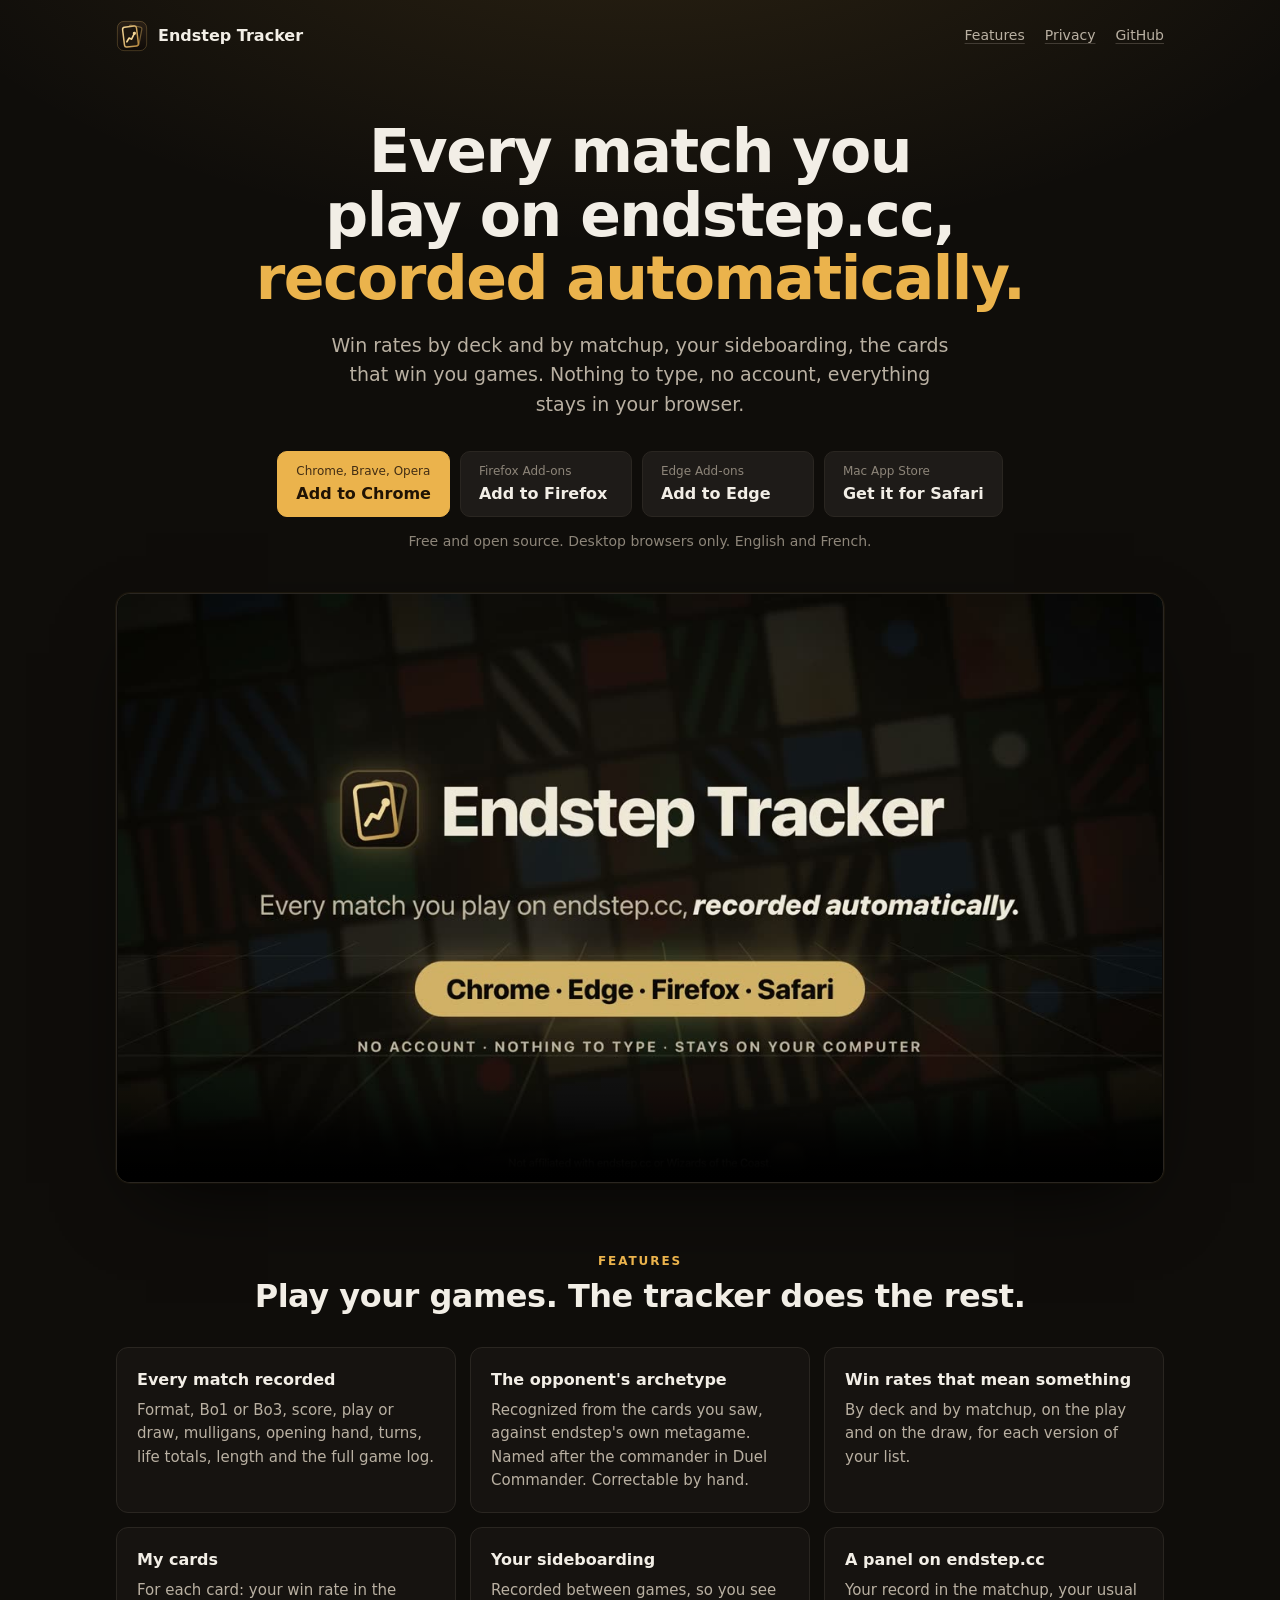
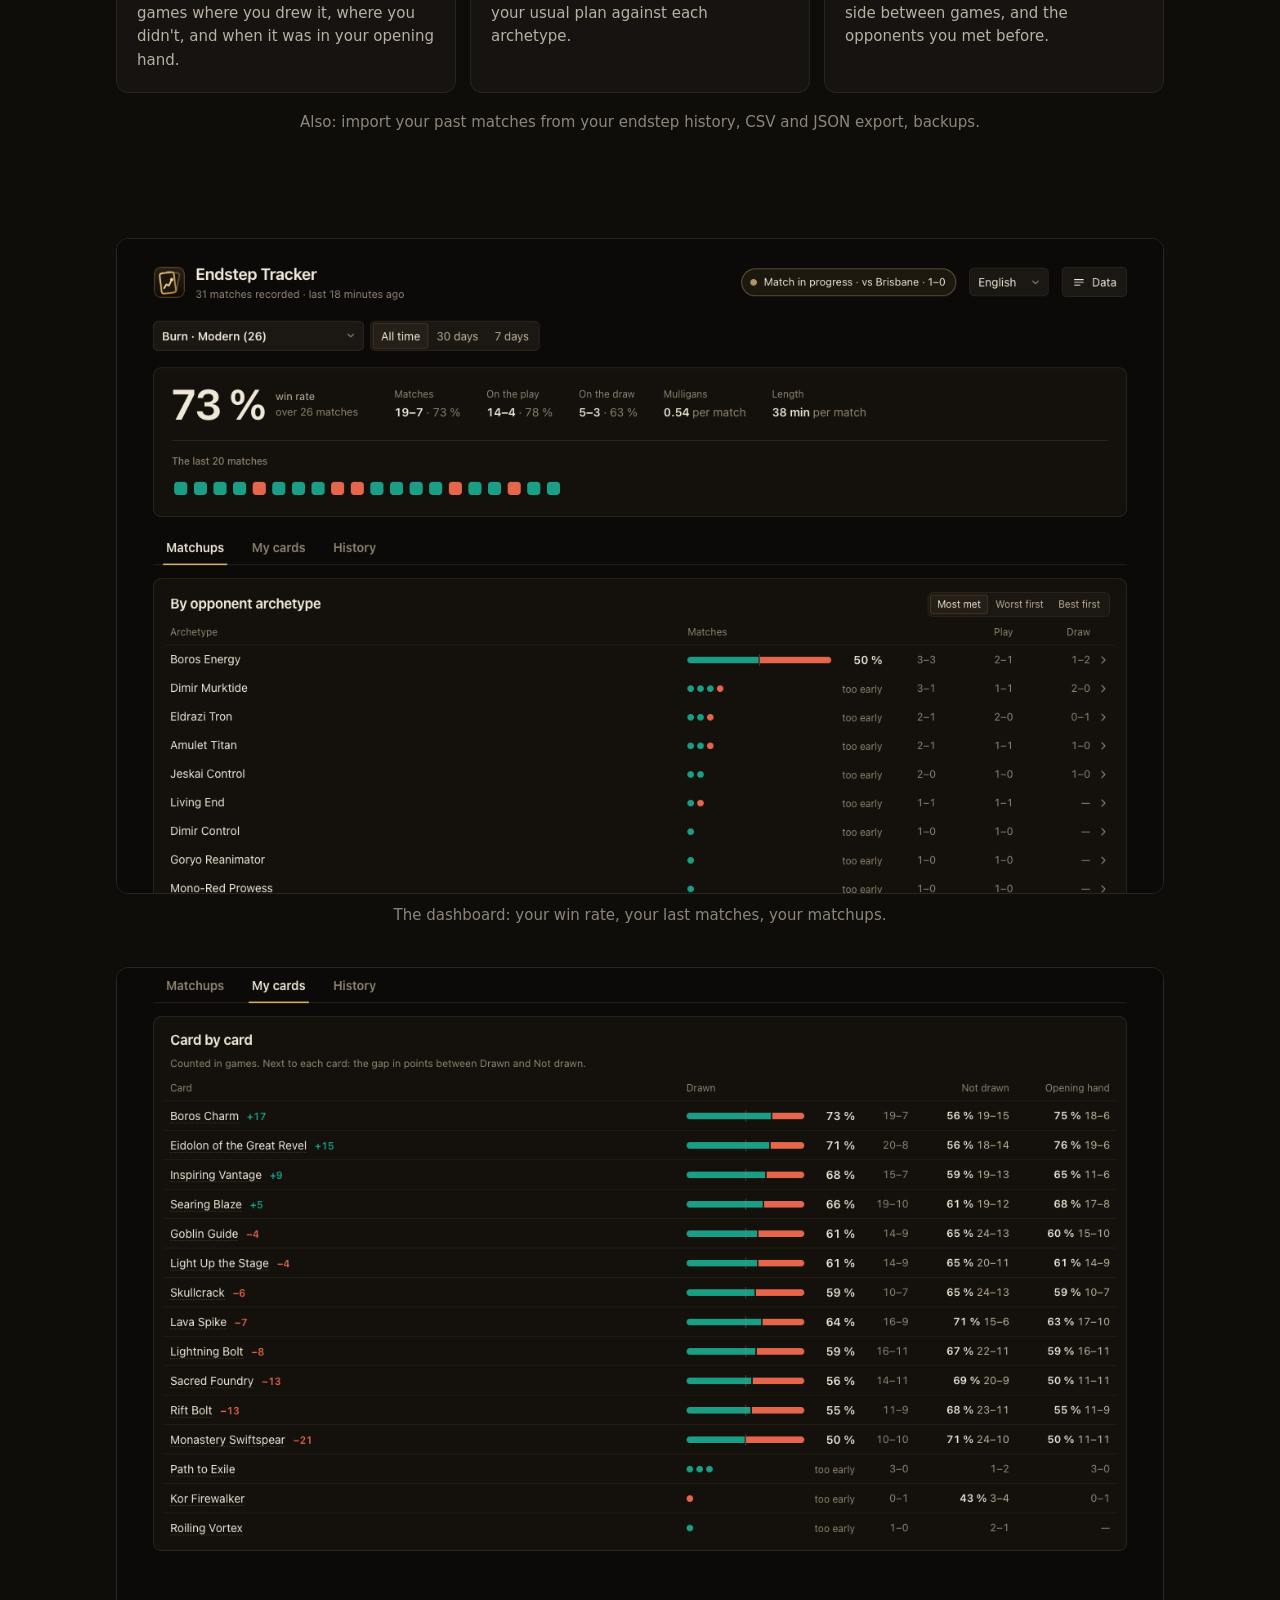
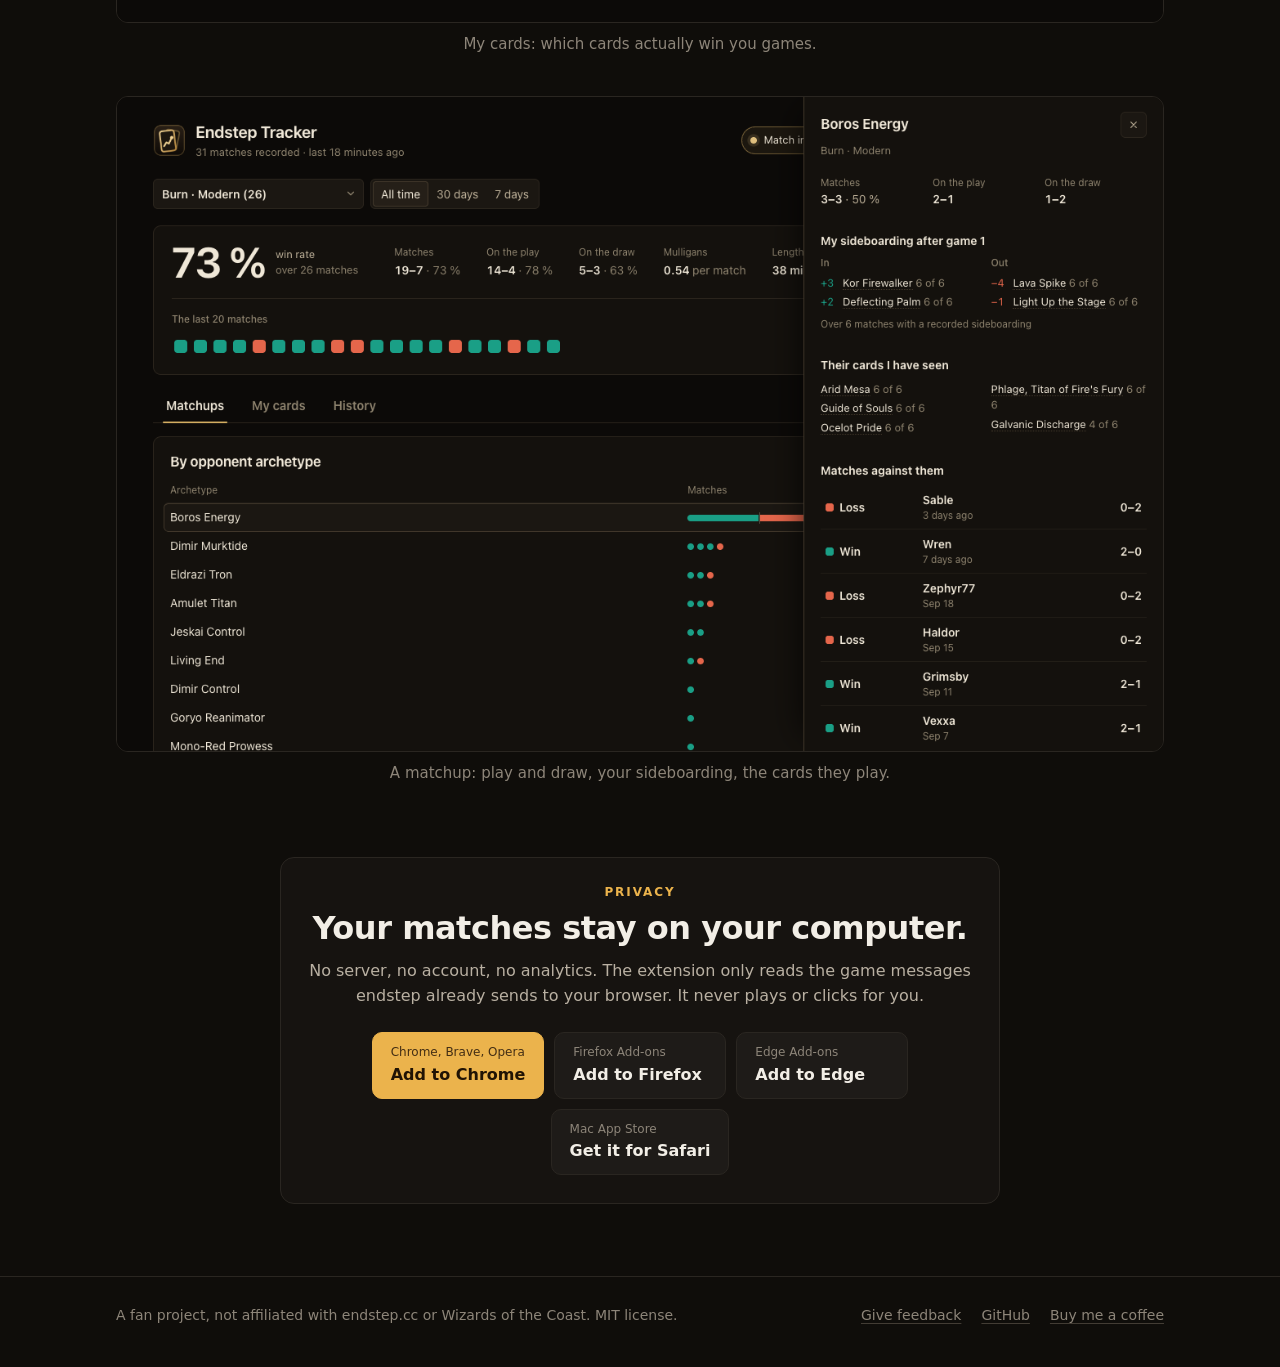
==== site/index.html @ 39342d5a "stats.sh and the landing page (site/) stats.sh prints one line per store: Chrome users and rating (r" ====
<!doctype html>
<html lang="en">
<head>
<meta charset="utf-8">
<meta name="viewport" content="width=device-width, initial-scale=1">
<title>Endstep Tracker</title>
<meta name="description" content="A browser extension that records the Magic: The Gathering matches you play on endstep.cc and turns them into win rates by deck and by matchup. Nothing to type, no account, everything stays in your browser.">
<meta property="og:type" content="website">
<meta property="og:url" content="https://endstep-tracker.tolarianstudio.com/">
<meta property="og:title" content="Endstep Tracker">
<meta property="og:description" content="Every match you play on endstep.cc, recorded automatically: win rates by deck and matchup, your sideboarding, your cards. Free, no account.">
<meta property="og:image" content="https://endstep-tracker.tolarianstudio.com/poster.jpg">
<meta name="twitter:card" content="summary_large_image">
<meta name="theme-color" content="#14110d">
<link rel="icon" href="icon.svg" type="image/svg+xml">
<link rel="apple-touch-icon" href="icon-128.png">
<style>
:root {
  color-scheme: dark;
  /* Same tokens as the extension (theme.css). */
  --bg: oklch(.16 .006 75);
  --surface: oklch(.19 .007 75);
  --surface-2: oklch(.225 .008 75);
  --line: oklch(.27 .011 75);
  --line-strong: oklch(.36 .015 78);
  --ink: oklch(.95 .012 85);
  --ink-2: oklch(.76 .022 80);
  --ink-3: oklch(.62 .02 80);
  --gold: oklch(.8 .135 80);
  --gold-hi: oklch(.85 .13 83);
  --on-fill: oklch(.2 .035 70);
  --win: #1a9f86;
}
* { box-sizing: border-box; }
html { scrollbar-color: var(--line-strong) var(--bg); }
body {
  margin: 0; color: var(--ink);
  background: radial-gradient(1100px 520px at 50% -120px, oklch(.8 .135 80 / .13), transparent 70%), var(--bg);
  font: 16px/1.55 ui-sans-serif, system-ui, -apple-system, "Segoe UI", Roboto, sans-serif;
  -webkit-font-smoothing: antialiased;
}
h1, h2, h3, p { margin: 0; }
a { color: inherit; text-underline-offset: 3px; text-decoration-color: var(--line-strong); }
a:hover { color: var(--gold-hi); text-decoration-color: currentColor; }
:focus-visible { outline: 2px solid var(--gold-hi); outline-offset: 3px; }
.wrap { max-width: 1080px; margin: 0 auto; padding: 0 16px; }

.top { display: flex; align-items: center; justify-content: space-between; gap: 16px; padding-top: 20px; padding-bottom: 20px; }
.brand { display: flex; align-items: center; gap: 10px; font-weight: 700; text-decoration: none; }
.brand img { width: 32px; height: 32px; }
.top nav { display: flex; gap: 20px; font-size: 14px; color: var(--ink-2); }

.hero { text-align: center; padding-top: 48px; padding-bottom: 40px; }
.hero h1 { font-size: clamp(34px, 6.4vw, 60px); line-height: 1.06; letter-spacing: -.025em; font-weight: 800; text-wrap: balance; }
.hero h1 em { font-style: normal; color: var(--gold); }
.lede { max-width: 620px; margin: 20px auto 0; font-size: clamp(17px, 2.2vw, 19px); color: var(--ink-2); text-wrap: pretty; }

.stores { display: flex; flex-wrap: wrap; justify-content: center; gap: 10px; margin-top: 32px; }
.store {
  display: inline-flex; flex-direction: column; align-items: flex-start; gap: 1px;
  min-width: 172px; padding: 10px 18px; border-radius: 10px; text-decoration: none;
  background: var(--surface-2); border: 1px solid var(--line); transition: border-color .15s, background-color .15s, transform .15s;
}
.store:hover { color: var(--ink); border-color: var(--line-strong); background: oklch(.26 .01 75); }
.store:active { transform: translateY(1px); }
.store small { font-size: 12px; color: var(--ink-3); }
.store b { font-size: 16px; }
.store.primary { background: var(--gold); border-color: var(--gold); color: var(--on-fill); }
.store.primary small { color: oklch(.32 .05 70); }
.store.primary:hover { background: var(--gold-hi); border-color: var(--gold-hi); color: var(--on-fill); }
.note { margin-top: 14px; font-size: 14px; color: var(--ink-3); }

.video { padding-bottom: 72px; }
.video video {
  display: block; width: 100%; height: auto; aspect-ratio: 16 / 9; border-radius: 14px;
  border: 1px solid var(--line); background: #0c0a08;
  box-shadow: 0 30px 80px -30px rgb(0 0 0 / .8), 0 0 0 1px oklch(.8 .135 80 / .06);
}

section h2 { font-size: clamp(24px, 3.4vw, 32px); letter-spacing: -.015em; line-height: 1.15; text-align: center; text-wrap: balance; }
.kicker { display: block; margin-bottom: 10px; font-size: 12px; font-weight: 700; letter-spacing: .16em; text-transform: uppercase; color: var(--gold); }

.features { padding-bottom: 72px; }
.grid { display: grid; grid-template-columns: repeat(3, 1fr); gap: 14px; margin-top: 32px; }
.card { padding: 20px; border-radius: 12px; background: var(--surface); border: 1px solid var(--line); }
.card h3 { font-size: 16px; margin-bottom: 6px; }
.card p { font-size: 15px; color: var(--ink-2); }
.extra { margin-top: 18px; text-align: center; font-size: 15px; color: var(--ink-3); }

.shots { padding-bottom: 72px; }
.shot-list { display: grid; gap: 40px; margin-top: 32px; }
figure { margin: 0; }
figure img { display: block; width: 100%; height: auto; border-radius: 12px; border: 1px solid var(--line); }
figcaption { margin-top: 10px; font-size: 15px; color: var(--ink-3); text-align: center; }

.privacy { padding-bottom: 72px; }
.privacy .box { max-width: 720px; margin: 0 auto; padding: 28px; border-radius: 14px; background: var(--surface); border: 1px solid var(--line); text-align: center; }
.privacy p { margin-top: 12px; color: var(--ink-2); }
.privacy .stores { margin-top: 24px; }

footer { border-top: 1px solid var(--line); padding: 28px 0 40px; font-size: 14px; color: var(--ink-3); }
footer .wrap { display: flex; flex-wrap: wrap; justify-content: space-between; gap: 12px 24px; }
footer nav { display: flex; flex-wrap: wrap; gap: 8px 20px; }

@media (max-width: 820px) { .grid { grid-template-columns: 1fr 1fr; } }
@media (max-width: 560px) {
  .grid { grid-template-columns: 1fr; }
  .top nav a:not(:last-child) { display: none; }
  .hero { padding-top: 24px; }
  .store { flex: 1 1 100%; align-items: center; }
  .privacy .box { padding: 22px 18px; }
}
@media (prefers-reduced-motion: reduce) { .store { transition: none; } }
</style>
</head>
<body>

<header class="wrap top">
  <a class="brand" href="#"><img src="icon.svg" alt="" width="32" height="32">Endstep Tracker</a>
  <nav>
    <a href="#features">Features</a>
    <a href="#privacy">Privacy</a>
    <a href="https://github.com/mcouzinet/Endstep-Tracker">GitHub</a>
  </nav>
</header>

<main>
  <section class="wrap hero">
    <h1>Every match you play on endstep.cc, <em>recorded automatically.</em></h1>
    <p class="lede">Win rates by deck and by matchup, your sideboarding, the cards that win you games. Nothing to type, no account, everything stays in your browser.</p>
    <div class="stores" data-stores>
      <a class="store" data-store="chrome" href="https://chromewebstore.google.com/detail/endstep-tracker/ioeffckengdfapnapdbphkbnnnnaajho"><small>Chrome, Brave, Opera</small><b>Add to Chrome</b></a>
      <a class="store" data-store="firefox" href="https://addons.mozilla.org/en-US/firefox/addon/endstep-tracker/"><small>Firefox Add-ons</small><b>Add to Firefox</b></a>
      <a class="store" data-store="edge" href="https://microsoftedge.microsoft.com/addons/detail/endstep-tracker/oloikebkijkmhlodohfbjbekkmghblbp"><small>Edge Add-ons</small><b>Add to Edge</b></a>
      <a class="store" data-store="safari" href="https://apps.apple.com/us/app/endstep-tracker/id6816954721?mt=12"><small>Mac App Store</small><b>Get it for Safari</b></a>
    </div>
    <p class="note">Free and open source. Desktop browsers only. English and French.</p>
  </section>

  <section class="wrap video" aria-label="Video">
    <video src="video.mp4" poster="poster.jpg" width="1280" height="720" autoplay muted loop playsinline controls preload="metadata"></video>
  </section>

  <section class="wrap features" id="features">
    <h2><span class="kicker">Features</span>Play your games. The tracker does the rest.</h2>
    <div class="grid">
      <div class="card"><h3>Every match recorded</h3><p>Format, Bo1 or Bo3, score, play or draw, mulligans, opening hand, turns, life totals, length and the full game log.</p></div>
      <div class="card"><h3>The opponent's archetype</h3><p>Recognized from the cards you saw, against endstep's own metagame. Named after the commander in Duel Commander. Correctable by hand.</p></div>
      <div class="card"><h3>Win rates that mean something</h3><p>By deck and by matchup, on the play and on the draw, for each version of your list.</p></div>
      <div class="card"><h3>My cards</h3><p>For each card: your win rate in the games where you drew it, where you didn't, and when it was in your opening hand.</p></div>
      <div class="card"><h3>Your sideboarding</h3><p>Recorded between games, so you see your usual plan against each archetype.</p></div>
      <div class="card"><h3>A panel on endstep.cc</h3><p>Your record in the matchup, your usual side between games, and the opponents you met before.</p></div>
    </div>
    <p class="extra">Also: import your past matches from your endstep history, CSV and JSON export, backups.</p>
  </section>

  <section class="wrap shots" aria-label="Screenshots">
    <div class="shot-list">
      <figure><img src="dashboard.png" width="1280" height="800" loading="lazy" alt="The dashboard: overall win rate, last matches and matchups by archetype."><figcaption>The dashboard: your win rate, your last matches, your matchups.</figcaption></figure>
      <figure><img src="my-cards.png" width="1280" height="800" loading="lazy" alt="My cards: the win rate of each card when drawn, not drawn, and in the opening hand."><figcaption>My cards: which cards actually win you games.</figcaption></figure>
      <figure><img src="matchup.png" width="1280" height="800" loading="lazy" alt="A matchup panel: record on the play and on the draw, sideboarding after game 1, the opponent's cards seen and past matches."><figcaption>A matchup: play and draw, your sideboarding, the cards they play.</figcaption></figure>
    </div>
  </section>

  <section class="wrap privacy" id="privacy">
    <div class="box">
      <h2><span class="kicker">Privacy</span>Your matches stay on your computer.</h2>
      <p>No server, no account, no analytics. The extension only reads the game messages endstep already sends to your browser. It never plays or clicks for you.</p>
      <div class="stores" data-stores>
        <a class="store" data-store="chrome" href="https://chromewebstore.google.com/detail/endstep-tracker/ioeffckengdfapnapdbphkbnnnnaajho"><small>Chrome, Brave, Opera</small><b>Add to Chrome</b></a>
        <a class="store" data-store="firefox" href="https://addons.mozilla.org/en-US/firefox/addon/endstep-tracker/"><small>Firefox Add-ons</small><b>Add to Firefox</b></a>
        <a class="store" data-store="edge" href="https://microsoftedge.microsoft.com/addons/detail/endstep-tracker/oloikebkijkmhlodohfbjbekkmghblbp"><small>Edge Add-ons</small><b>Add to Edge</b></a>
        <a class="store" data-store="safari" href="https://apps.apple.com/us/app/endstep-tracker/id6816954721?mt=12"><small>Mac App Store</small><b>Get it for Safari</b></a>
      </div>
    </div>
  </section>
</main>

<footer>
  <div class="wrap">
    <span>A fan project, not affiliated with endstep.cc or Wizards of the Coast. MIT license.</span>
    <nav>
      <a href="https://tally.so/r/LZQveG">Give feedback</a>
      <a href="https://github.com/mcouzinet/Endstep-Tracker">GitHub</a>
      <a href="https://buymeacoffee.com/mcouzinet">Buy me a coffee</a>
    </nav>
  </div>
</footer>

<script>
// Put the visitor's own browser first, in gold.
const ua = navigator.userAgent;
const mine = /Firefox\//.test(ua) ? 'firefox' : /Edg\//.test(ua) ? 'edge' : /Safari\//.test(ua) && !/Chrome|Chromium|CriOS/.test(ua) ? 'safari' : 'chrome';
for (const row of document.querySelectorAll('[data-stores]')) {
  const btn = row.querySelector(`[data-store="${mine}"]`);
  btn.classList.add('primary');
  row.prepend(btn);
}
</script>
</body>
</html>
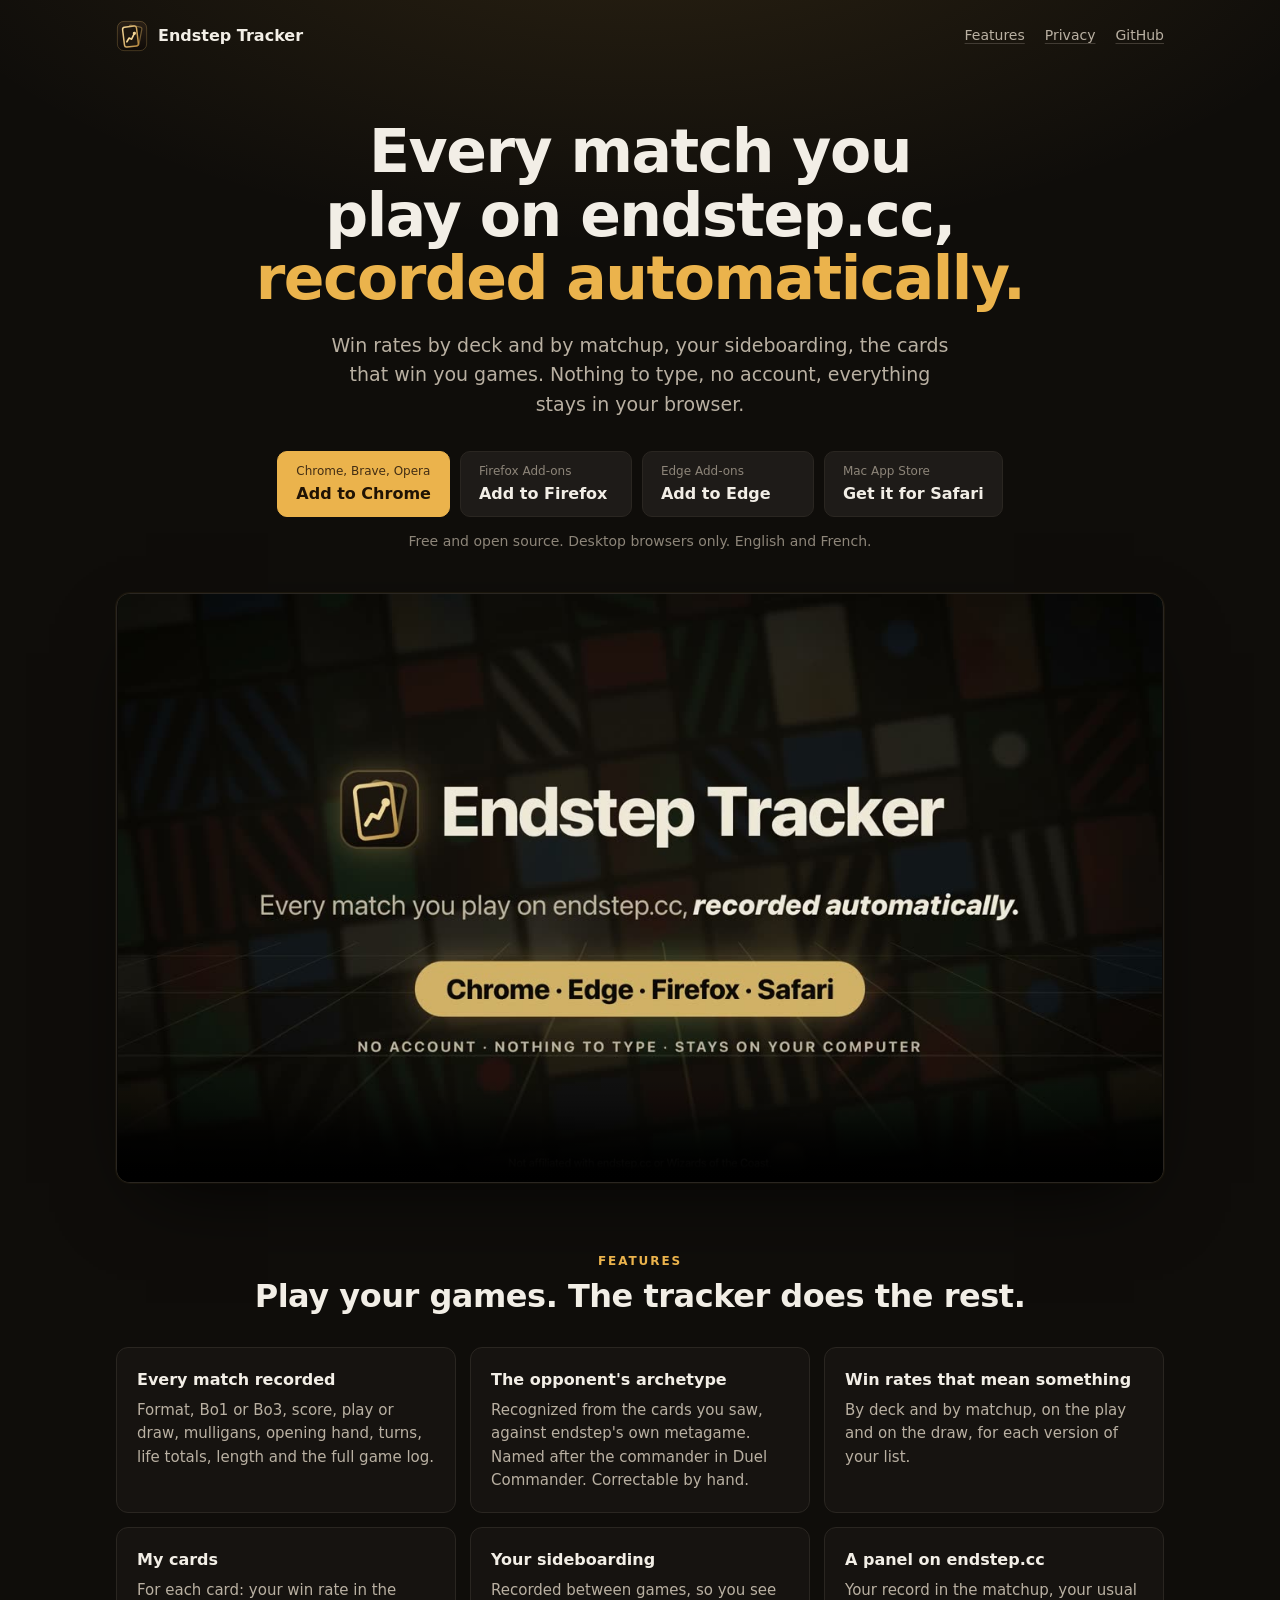
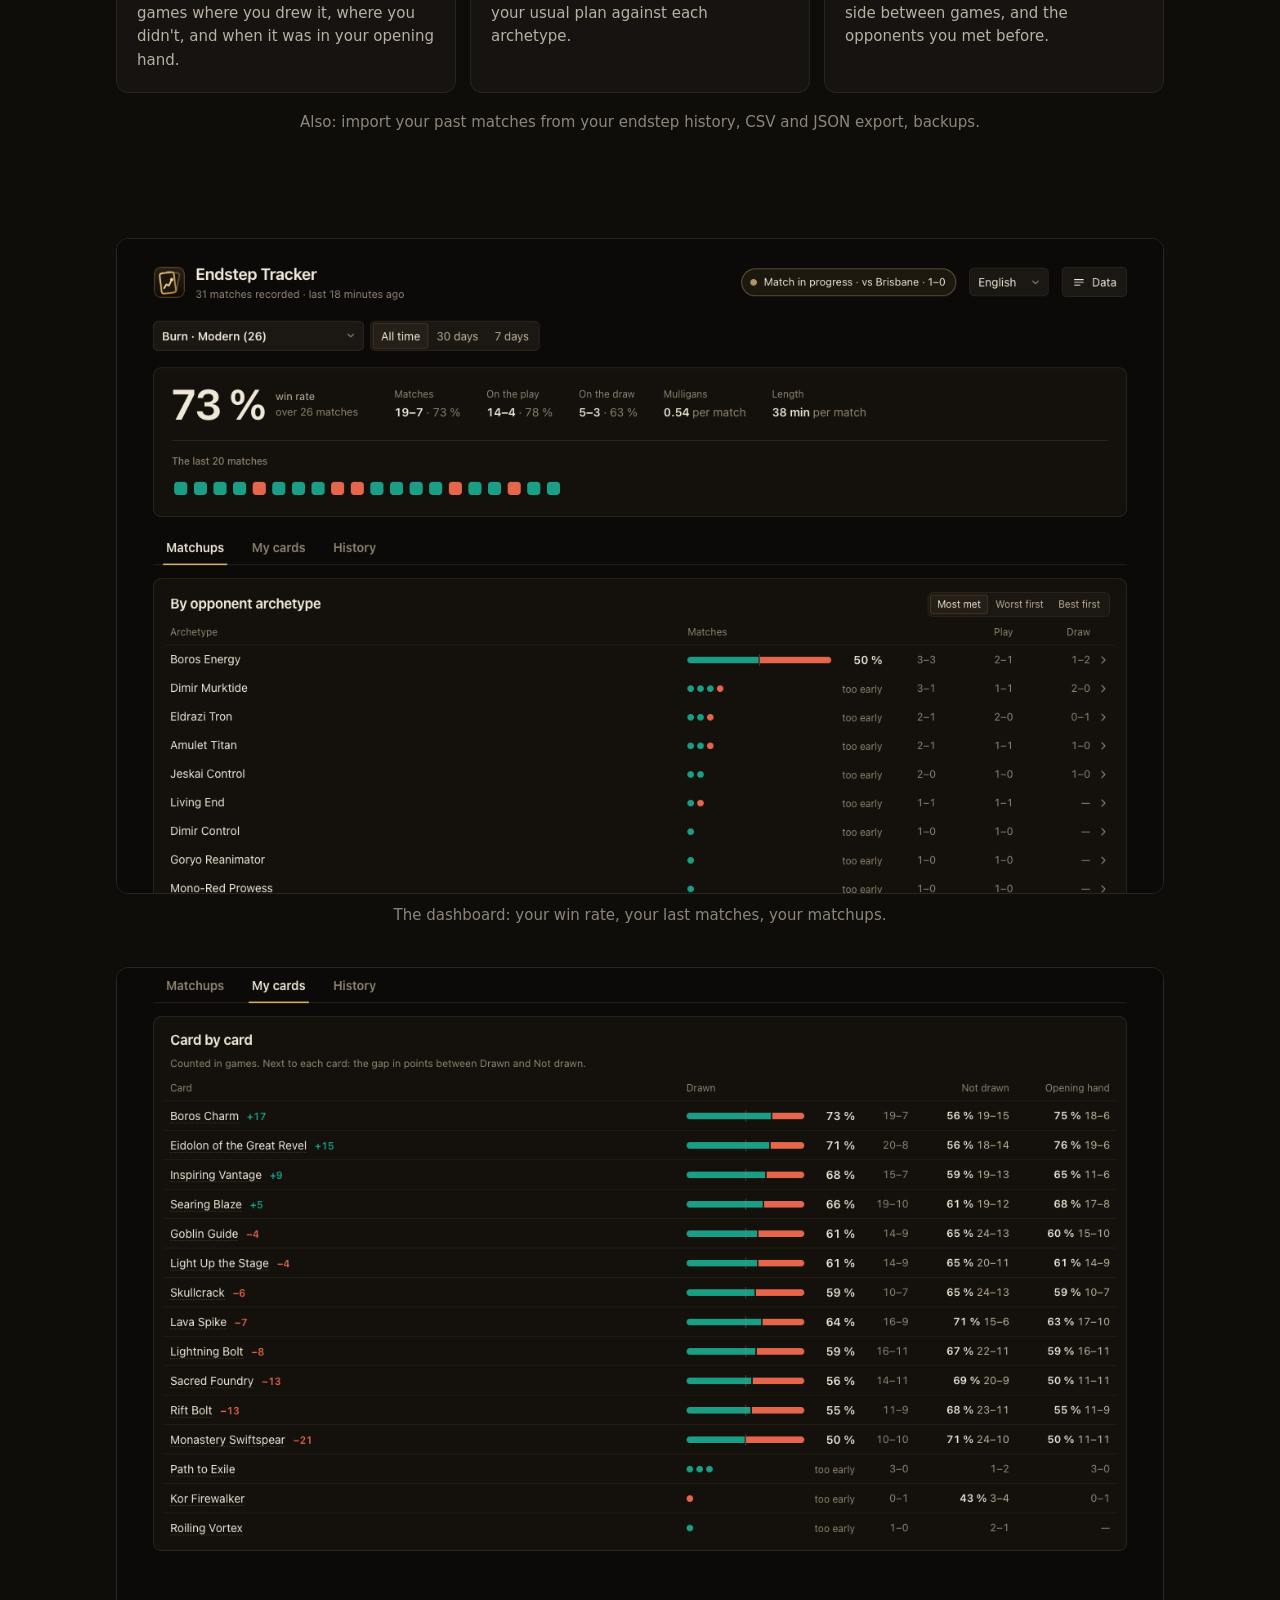
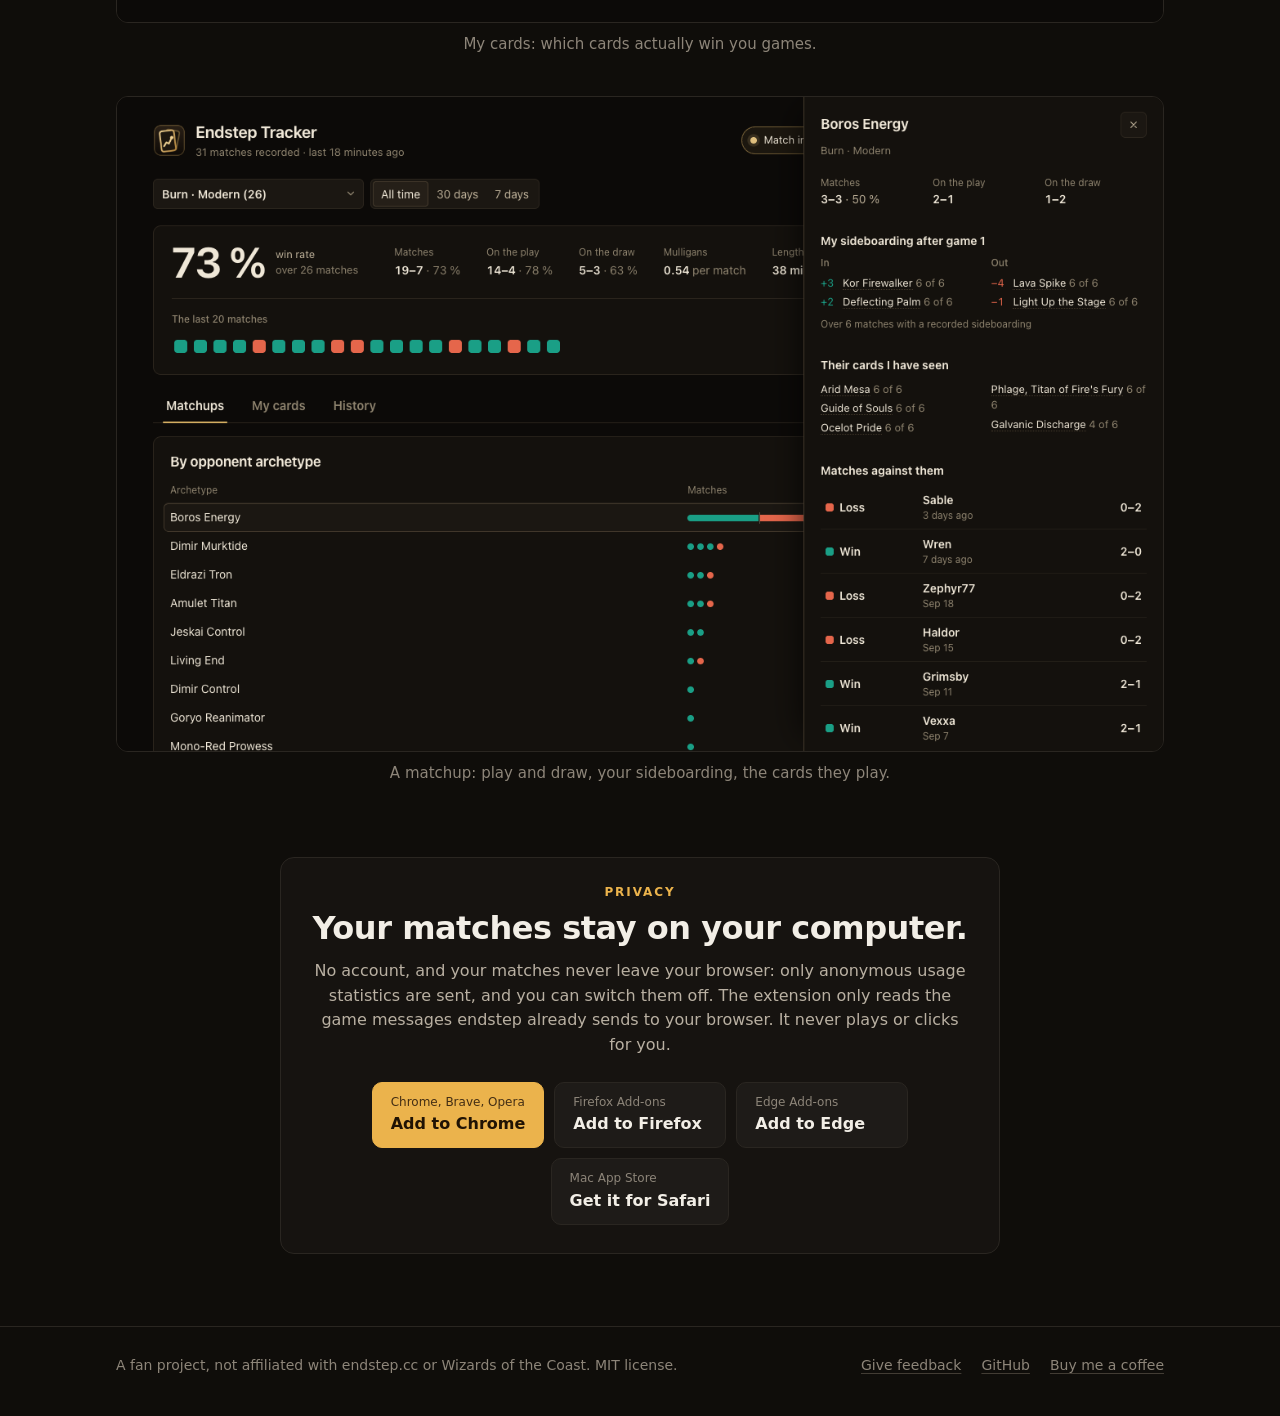
==== commit ddecadc1: "Statistiques d'usage anonymes (telemetry.js) : installation, mise à jour, un signal par jour, désins" ====
--- a/site/index.html
+++ b/site/index.html
@@ -165,7 +165,7 @@
   <section class="wrap privacy" id="privacy">
     <div class="box">
       <h2><span class="kicker">Privacy</span>Your matches stay on your computer.</h2>
-      <p>No server, no account, no analytics. The extension only reads the game messages endstep already sends to your browser. It never plays or clicks for you.</p>
+      <p>No account, and your matches never leave your browser: only anonymous usage statistics are sent, and you can switch them off. The extension only reads the game messages endstep already sends to your browser. It never plays or clicks for you.</p>
       <div class="stores" data-stores>
         <a class="store" data-store="chrome" href="https://chromewebstore.google.com/detail/endstep-tracker/ioeffckengdfapnapdbphkbnnnnaajho"><small>Chrome, Brave, Opera</small><b>Add to Chrome</b></a>
         <a class="store" data-store="firefox" href="https://addons.mozilla.org/en-US/firefox/addon/endstep-tracker/"><small>Firefox Add-ons</small><b>Add to Firefox</b></a>
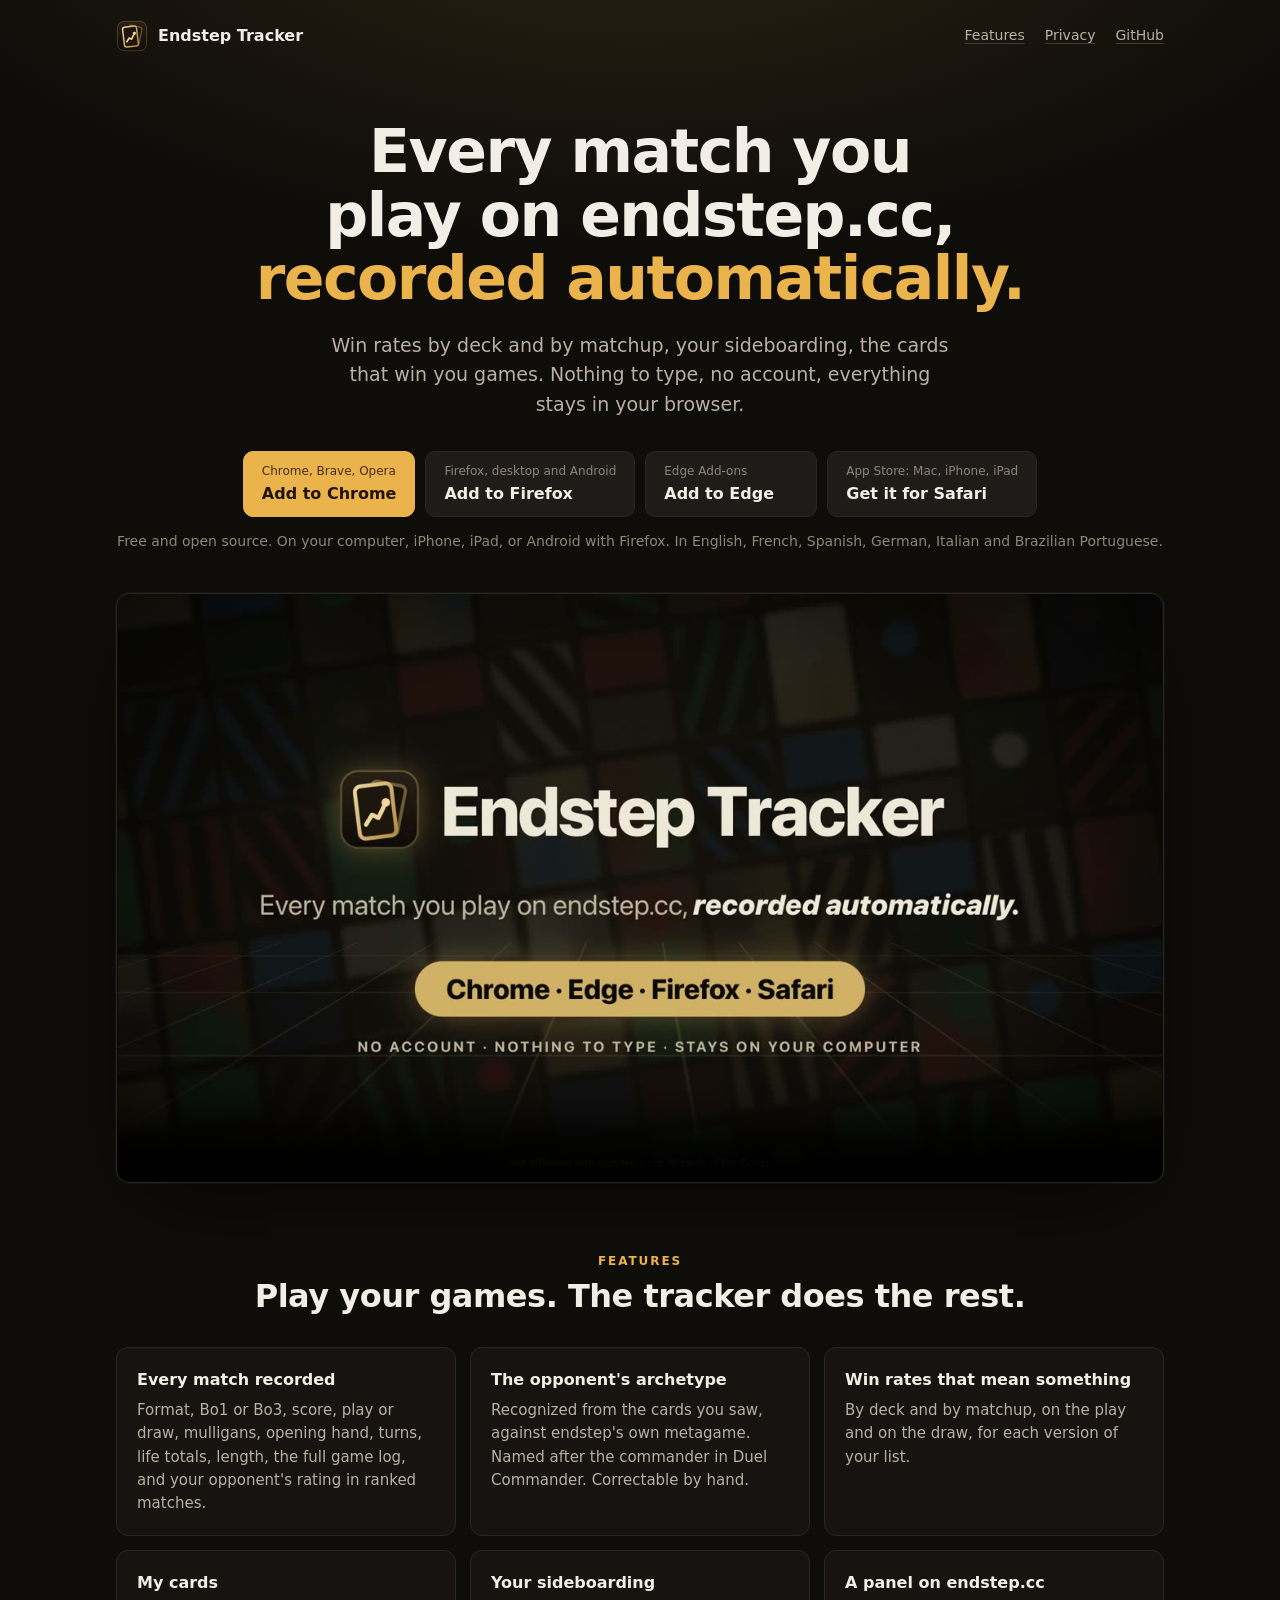
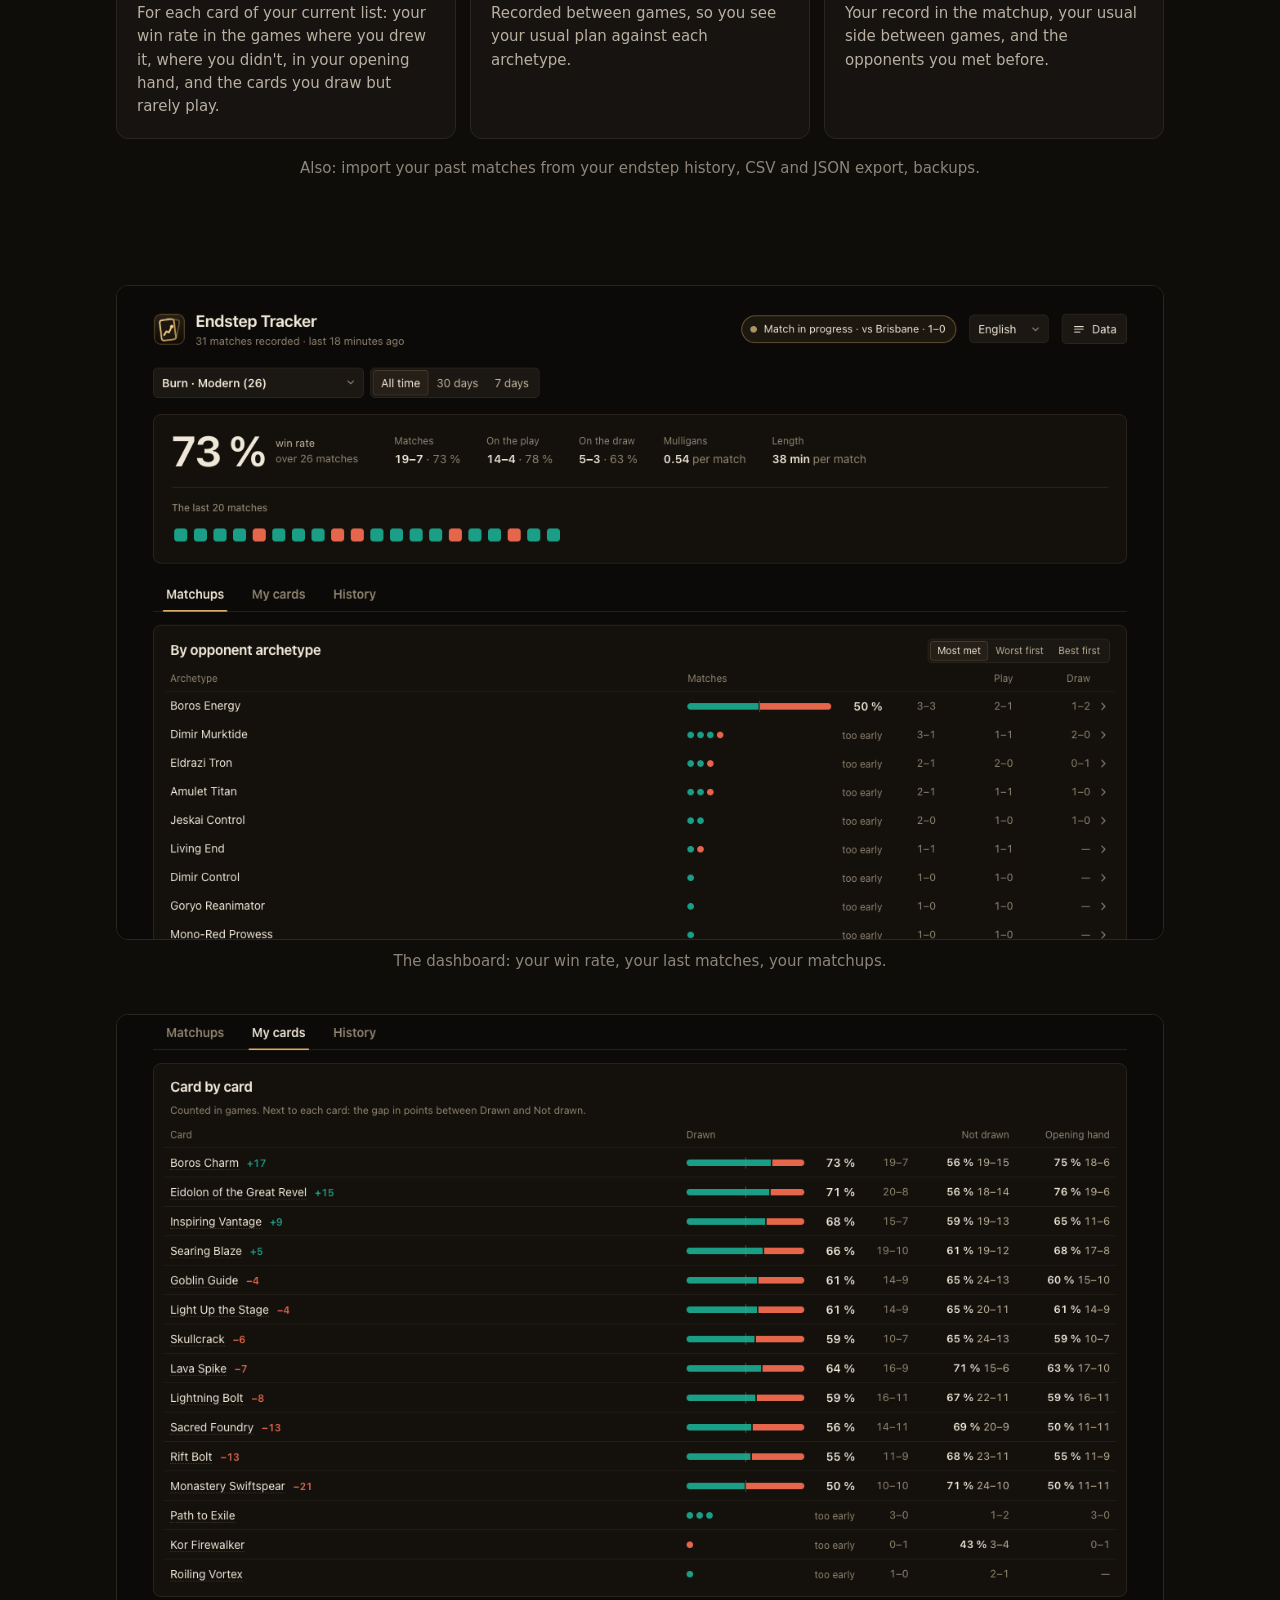
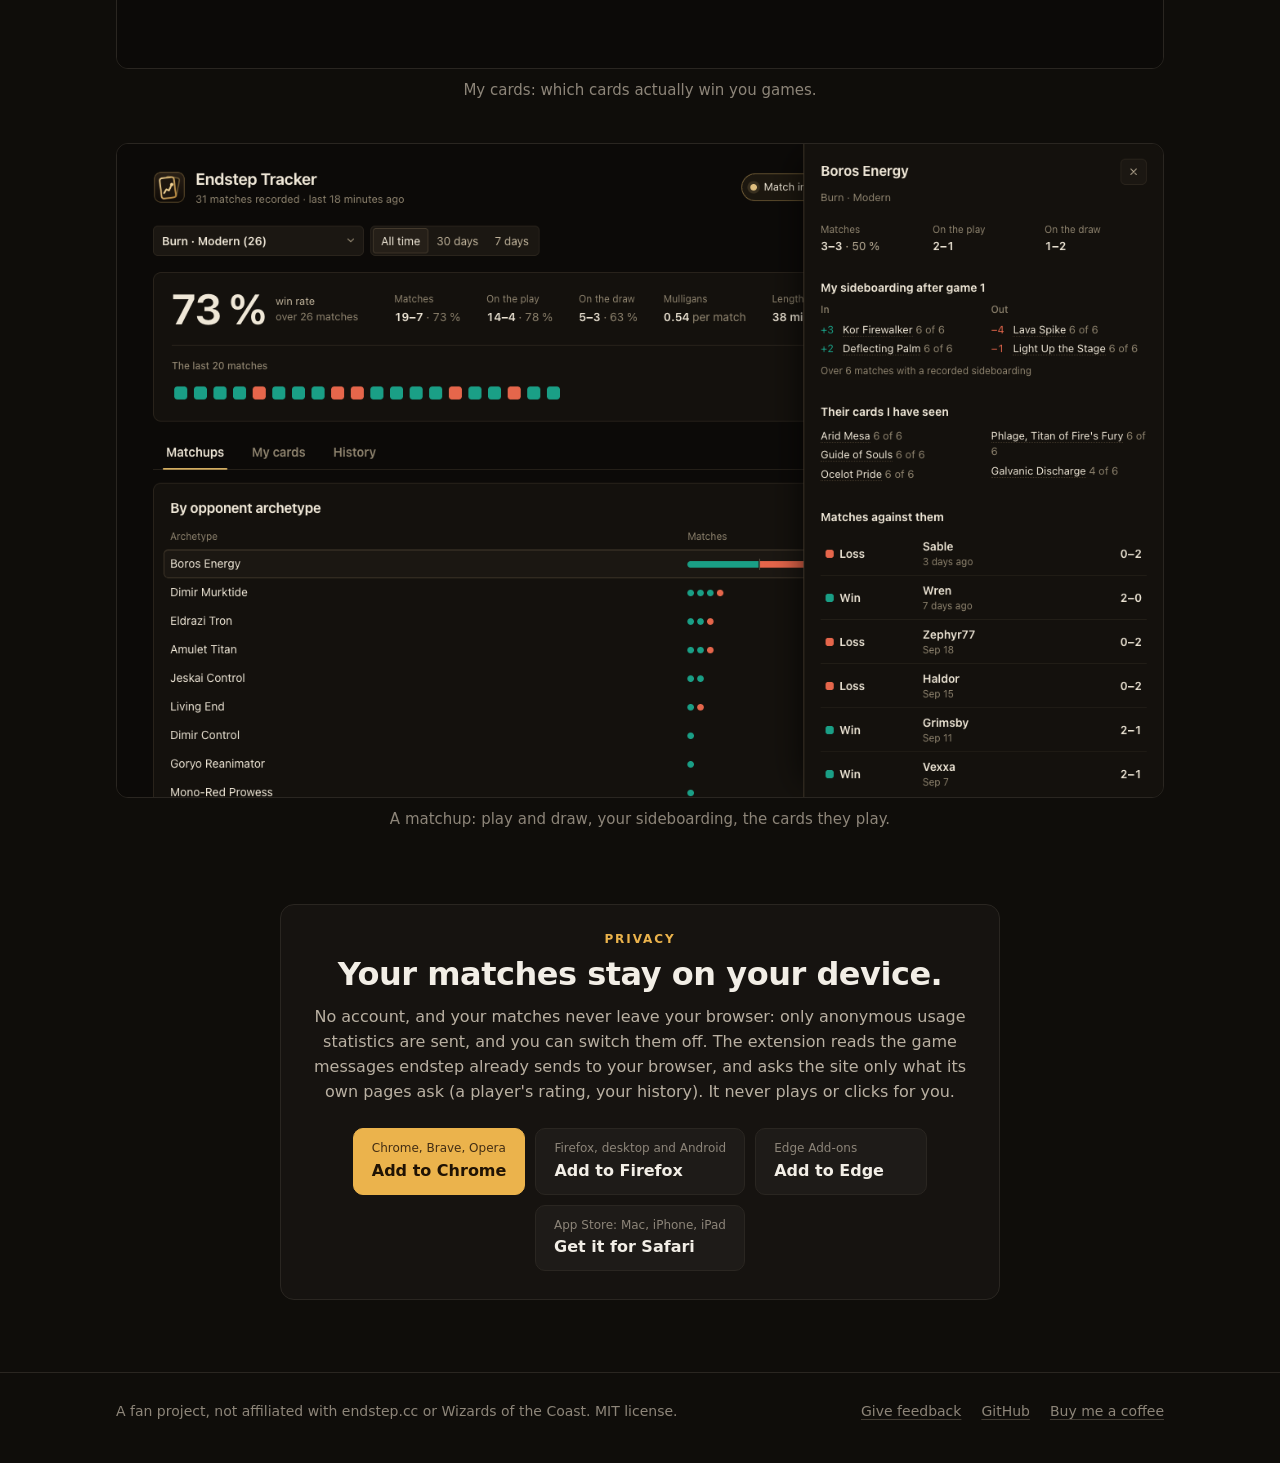
==== commit f57a210e: "Site: iPhone, iPad and Android, 1.8 features Co-Authored-By: Claude Opus 5.5 <noreply@anthropic.com>" ====
--- a/site/index.html
+++ b/site/index.html
@@ -14,6 +14,7 @@
 <meta name="theme-color" content="#14110d">
 <link rel="icon" href="icon.svg" type="image/svg+xml">
 <link rel="apple-touch-icon" href="icon-128.png">
+<script defer src="https://umami.tolarianstudio.com/script.js" data-website-id="e444a99e-4bc6-4b22-979c-878f060c3f76" data-domains="endstep-tracker.tolarianstudio.com"></script>
 <style>
 :root {
   color-scheme: dark;
@@ -129,12 +130,12 @@
     <h1>Every match you play on endstep.cc, <em>recorded automatically.</em></h1>
     <p class="lede">Win rates by deck and by matchup, your sideboarding, the cards that win you games. Nothing to type, no account, everything stays in your browser.</p>
     <div class="stores" data-stores>
-      <a class="store" data-store="chrome" href="https://chromewebstore.google.com/detail/endstep-tracker/ioeffckengdfapnapdbphkbnnnnaajho"><small>Chrome, Brave, Opera</small><b>Add to Chrome</b></a>
-      <a class="store" data-store="firefox" href="https://addons.mozilla.org/en-US/firefox/addon/endstep-tracker/"><small>Firefox Add-ons</small><b>Add to Firefox</b></a>
-      <a class="store" data-store="edge" href="https://microsoftedge.microsoft.com/addons/detail/endstep-tracker/oloikebkijkmhlodohfbjbekkmghblbp"><small>Edge Add-ons</small><b>Add to Edge</b></a>
-      <a class="store" data-store="safari" href="https://apps.apple.com/us/app/endstep-tracker/id6816954721?mt=12"><small>Mac App Store</small><b>Get it for Safari</b></a>
-    </div>
-    <p class="note">Free and open source. Desktop browsers only. English and French.</p>
+      <a class="store" data-store="chrome" data-umami-event="installer" data-umami-event-store="chrome" data-umami-event-emplacement="haut" href="https://chromewebstore.google.com/detail/endstep-tracker/ioeffckengdfapnapdbphkbnnnnaajho"><small>Chrome, Brave, Opera</small><b>Add to Chrome</b></a>
+      <a class="store" data-store="firefox" data-umami-event="installer" data-umami-event-store="firefox" data-umami-event-emplacement="haut" href="https://addons.mozilla.org/en-US/firefox/addon/endstep-tracker/"><small>Firefox, desktop and Android</small><b>Add to Firefox</b></a>
+      <a class="store" data-store="edge" data-umami-event="installer" data-umami-event-store="edge" data-umami-event-emplacement="haut" href="https://microsoftedge.microsoft.com/addons/detail/endstep-tracker/oloikebkijkmhlodohfbjbekkmghblbp"><small>Edge Add-ons</small><b>Add to Edge</b></a>
+      <a class="store" data-store="safari" data-umami-event="installer" data-umami-event-store="safari" data-umami-event-emplacement="haut" href="https://apps.apple.com/us/app/endstep-tracker/id6816954721"><small>App Store: Mac, iPhone, iPad</small><b>Get it for Safari</b></a>
+    </div>
+    <p class="note">Free and open source. On your computer, iPhone, iPad, or Android with Firefox. In English, French, Spanish, German, Italian and Brazilian Portuguese.</p>
   </section>
 
   <section class="wrap video" aria-label="Video">
@@ -144,10 +145,10 @@
   <section class="wrap features" id="features">
     <h2><span class="kicker">Features</span>Play your games. The tracker does the rest.</h2>
     <div class="grid">
-      <div class="card"><h3>Every match recorded</h3><p>Format, Bo1 or Bo3, score, play or draw, mulligans, opening hand, turns, life totals, length and the full game log.</p></div>
+      <div class="card"><h3>Every match recorded</h3><p>Format, Bo1 or Bo3, score, play or draw, mulligans, opening hand, turns, life totals, length, the full game log, and your opponent's rating in ranked matches.</p></div>
       <div class="card"><h3>The opponent's archetype</h3><p>Recognized from the cards you saw, against endstep's own metagame. Named after the commander in Duel Commander. Correctable by hand.</p></div>
       <div class="card"><h3>Win rates that mean something</h3><p>By deck and by matchup, on the play and on the draw, for each version of your list.</p></div>
-      <div class="card"><h3>My cards</h3><p>For each card: your win rate in the games where you drew it, where you didn't, and when it was in your opening hand.</p></div>
+      <div class="card"><h3>My cards</h3><p>For each card of your current list: your win rate in the games where you drew it, where you didn't, in your opening hand, and the cards you draw but rarely play.</p></div>
       <div class="card"><h3>Your sideboarding</h3><p>Recorded between games, so you see your usual plan against each archetype.</p></div>
       <div class="card"><h3>A panel on endstep.cc</h3><p>Your record in the matchup, your usual side between games, and the opponents you met before.</p></div>
     </div>
@@ -164,13 +165,13 @@
 
   <section class="wrap privacy" id="privacy">
     <div class="box">
-      <h2><span class="kicker">Privacy</span>Your matches stay on your computer.</h2>
-      <p>No account, and your matches never leave your browser: only anonymous usage statistics are sent, and you can switch them off. The extension only reads the game messages endstep already sends to your browser. It never plays or clicks for you.</p>
+      <h2><span class="kicker">Privacy</span>Your matches stay on your device.</h2>
+      <p>No account, and your matches never leave your browser: only anonymous usage statistics are sent, and you can switch them off. The extension reads the game messages endstep already sends to your browser, and asks the site only what its own pages ask (a player's rating, your history). It never plays or clicks for you.</p>
       <div class="stores" data-stores>
-        <a class="store" data-store="chrome" href="https://chromewebstore.google.com/detail/endstep-tracker/ioeffckengdfapnapdbphkbnnnnaajho"><small>Chrome, Brave, Opera</small><b>Add to Chrome</b></a>
-        <a class="store" data-store="firefox" href="https://addons.mozilla.org/en-US/firefox/addon/endstep-tracker/"><small>Firefox Add-ons</small><b>Add to Firefox</b></a>
-        <a class="store" data-store="edge" href="https://microsoftedge.microsoft.com/addons/detail/endstep-tracker/oloikebkijkmhlodohfbjbekkmghblbp"><small>Edge Add-ons</small><b>Add to Edge</b></a>
-        <a class="store" data-store="safari" href="https://apps.apple.com/us/app/endstep-tracker/id6816954721?mt=12"><small>Mac App Store</small><b>Get it for Safari</b></a>
+        <a class="store" data-store="chrome" data-umami-event="installer" data-umami-event-store="chrome" data-umami-event-emplacement="confidentialite" href="https://chromewebstore.google.com/detail/endstep-tracker/ioeffckengdfapnapdbphkbnnnnaajho"><small>Chrome, Brave, Opera</small><b>Add to Chrome</b></a>
+        <a class="store" data-store="firefox" data-umami-event="installer" data-umami-event-store="firefox" data-umami-event-emplacement="confidentialite" href="https://addons.mozilla.org/en-US/firefox/addon/endstep-tracker/"><small>Firefox, desktop and Android</small><b>Add to Firefox</b></a>
+        <a class="store" data-store="edge" data-umami-event="installer" data-umami-event-store="edge" data-umami-event-emplacement="confidentialite" href="https://microsoftedge.microsoft.com/addons/detail/endstep-tracker/oloikebkijkmhlodohfbjbekkmghblbp"><small>Edge Add-ons</small><b>Add to Edge</b></a>
+        <a class="store" data-store="safari" data-umami-event="installer" data-umami-event-store="safari" data-umami-event-emplacement="confidentialite" href="https://apps.apple.com/us/app/endstep-tracker/id6816954721"><small>App Store: Mac, iPhone, iPad</small><b>Get it for Safari</b></a>
       </div>
     </div>
   </section>
@@ -188,9 +189,11 @@
 </footer>
 
 <script>
-// Put the visitor's own browser first, in gold.
+// Put the visitor's own browser first, in gold: on an iPhone or iPad, Safari (the only one that takes extensions there);
+// on Android, Firefox (Chrome for Android has no extensions).
 const ua = navigator.userAgent;
-const mine = /Firefox\//.test(ua) ? 'firefox' : /Edg\//.test(ua) ? 'edge' : /Safari\//.test(ua) && !/Chrome|Chromium|CriOS/.test(ua) ? 'safari' : 'chrome';
+const apple = /iPhone|iPad|iPod/.test(ua) || (/Macintosh/.test(ua) && navigator.maxTouchPoints > 1); // an iPad asks for the desktop site
+const mine = apple ? 'safari' : /Android/.test(ua) || /Firefox\//.test(ua) ? 'firefox' : /Edg\//.test(ua) ? 'edge' : /Safari\//.test(ua) && !/Chrome|Chromium|CriOS/.test(ua) ? 'safari' : 'chrome';
 for (const row of document.querySelectorAll('[data-stores]')) {
   const btn = row.querySelector(`[data-store="${mine}"]`);
   btn.classList.add('primary');
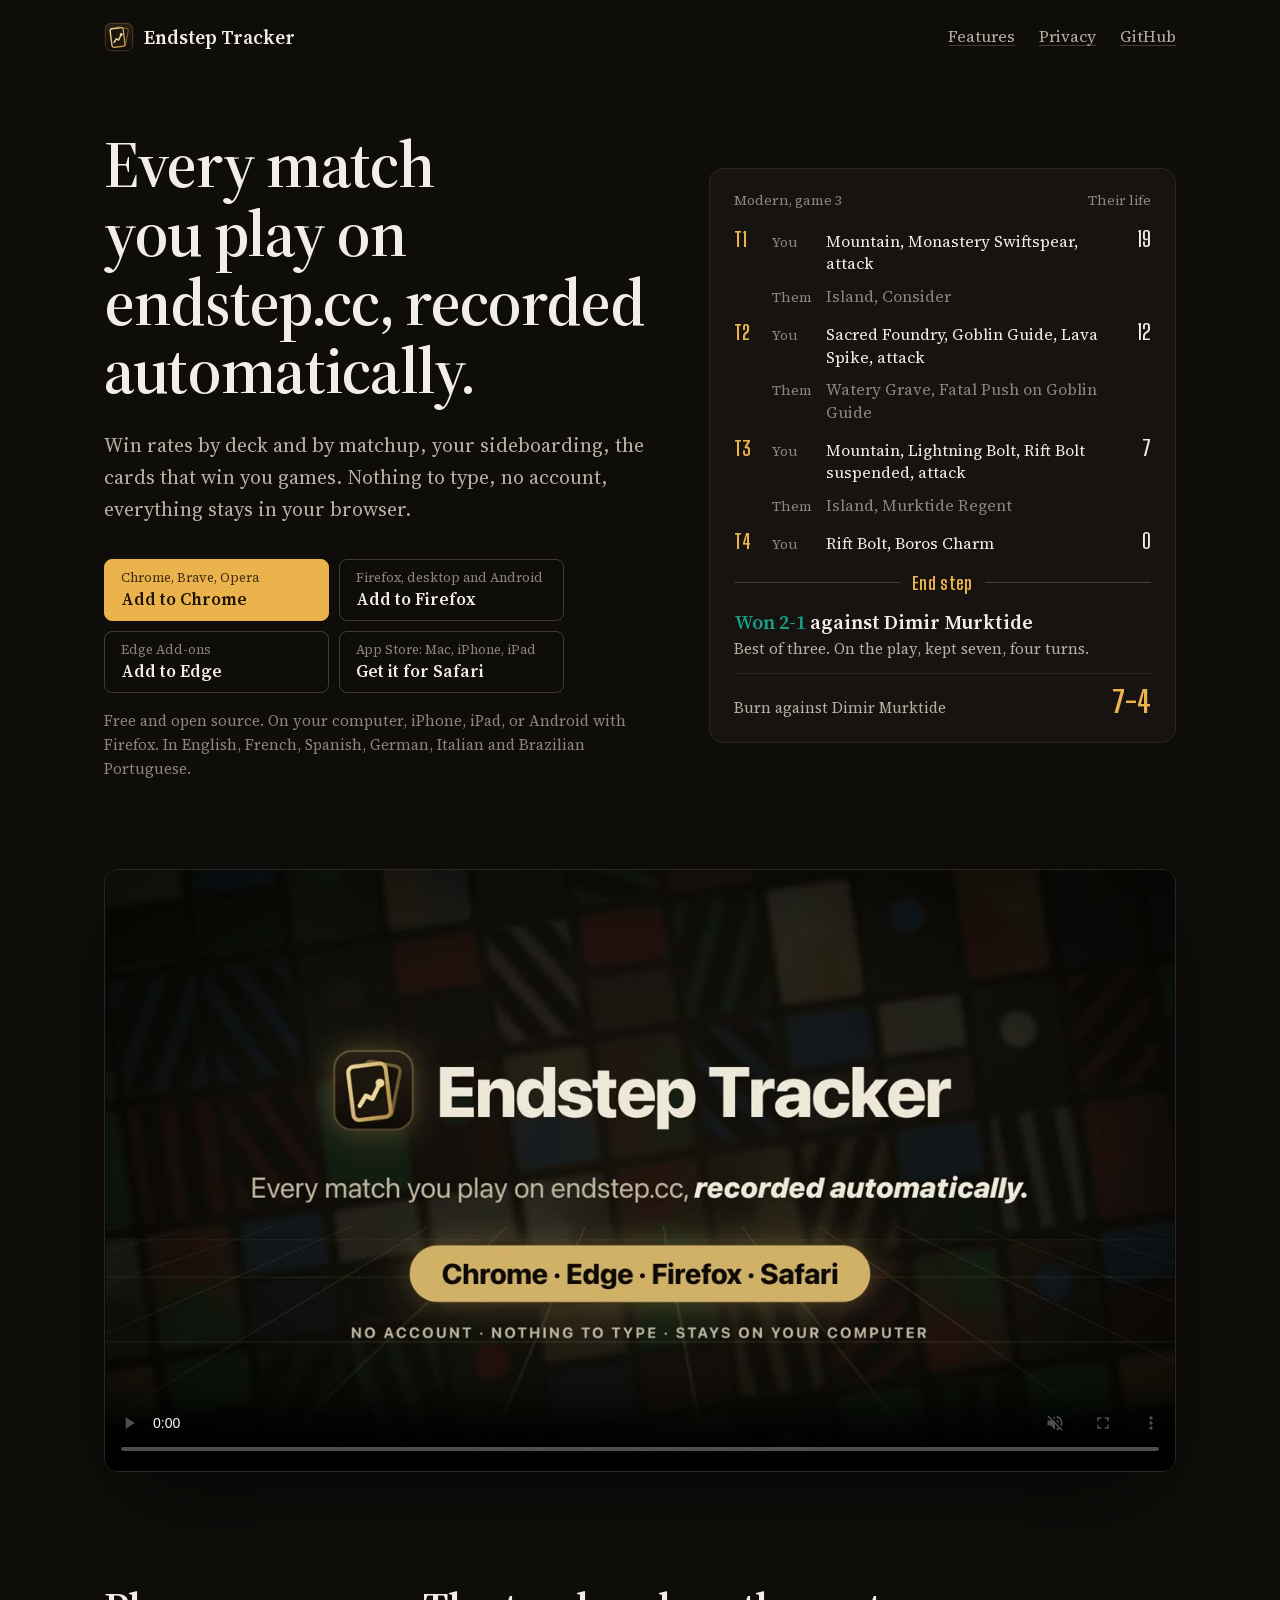
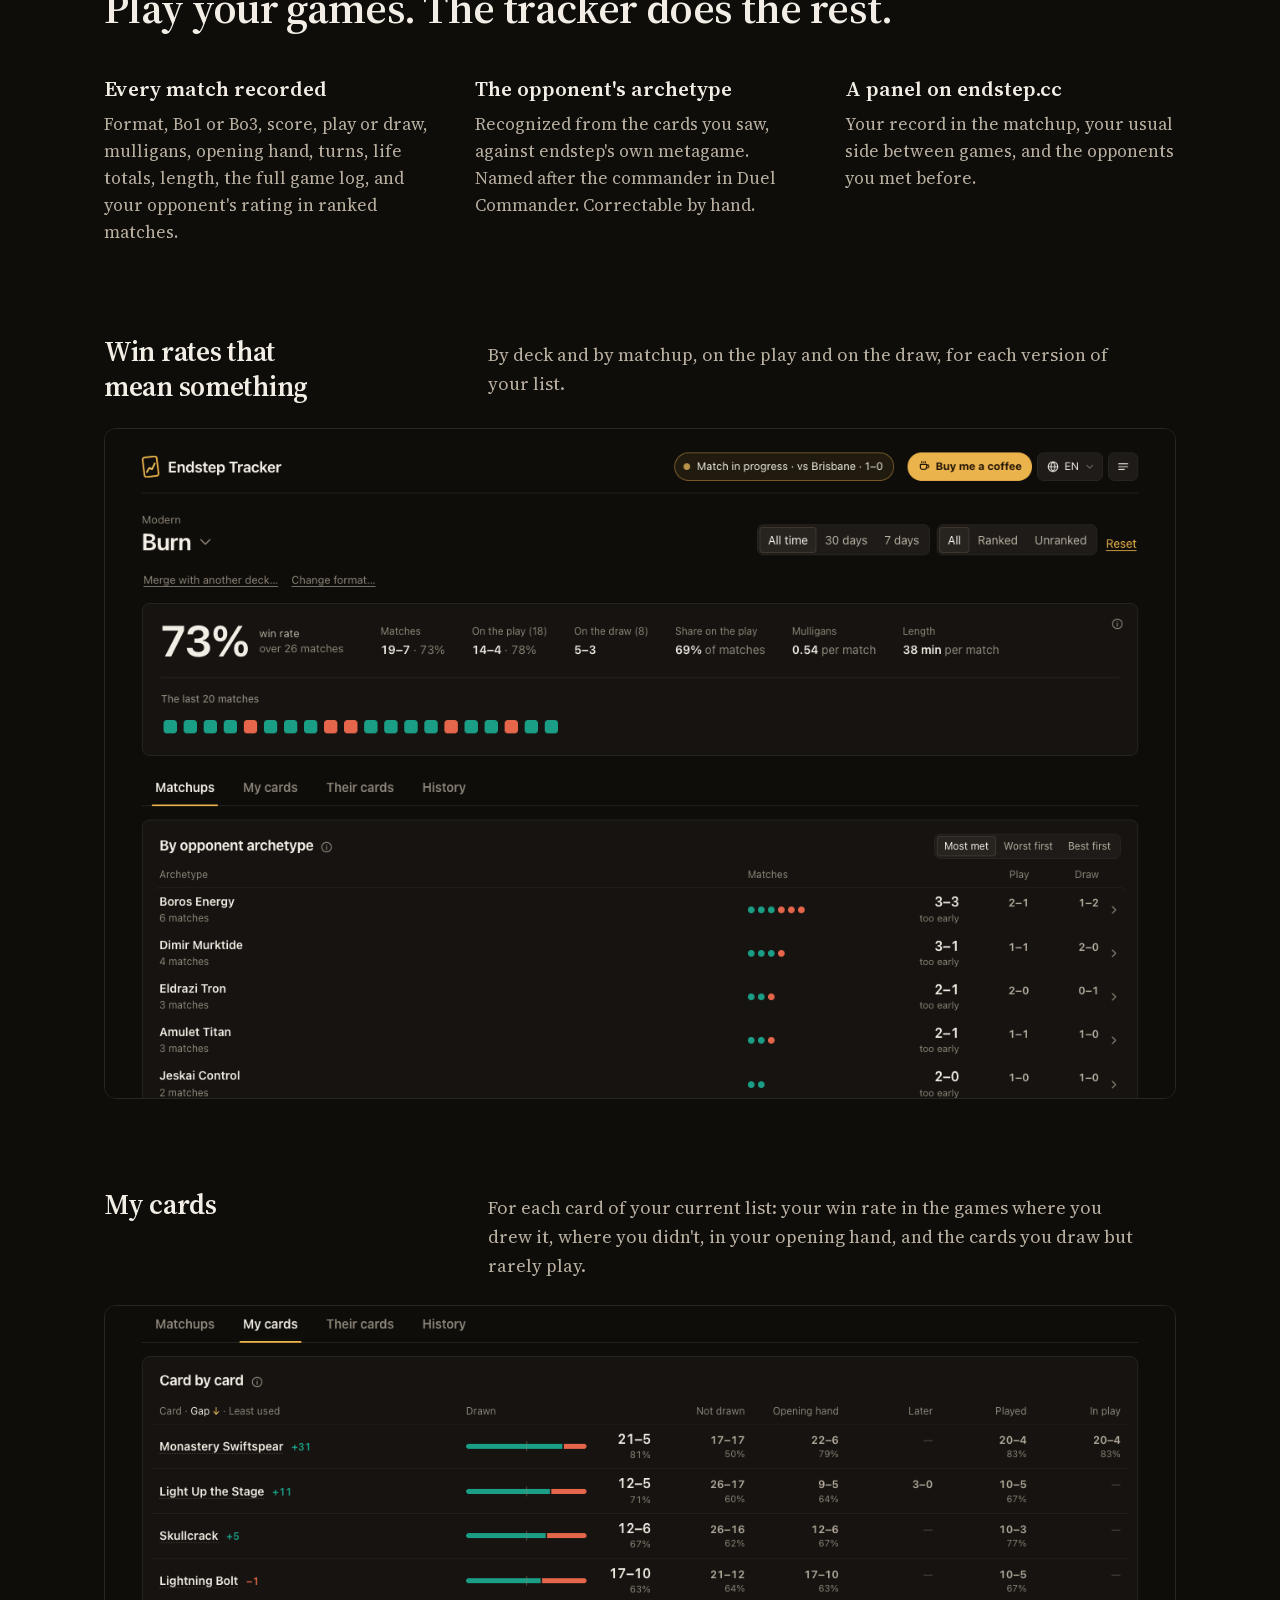
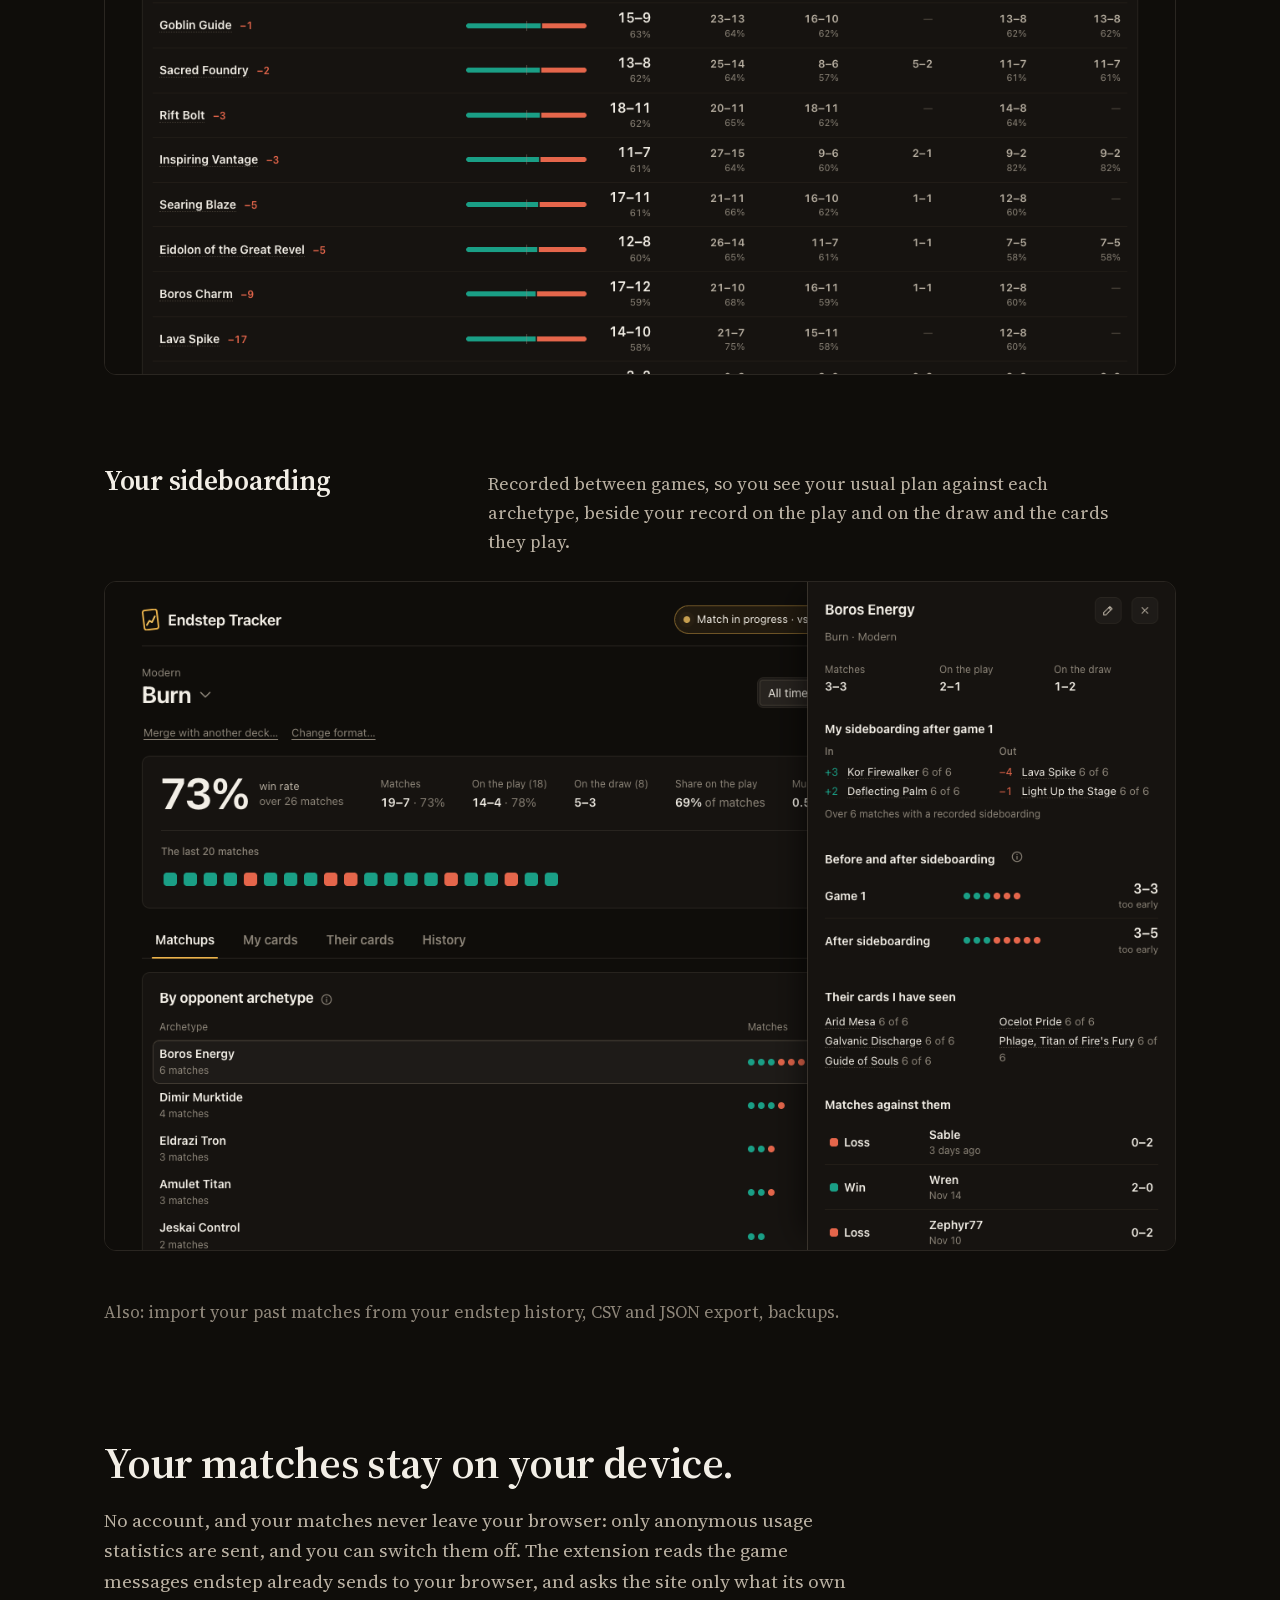
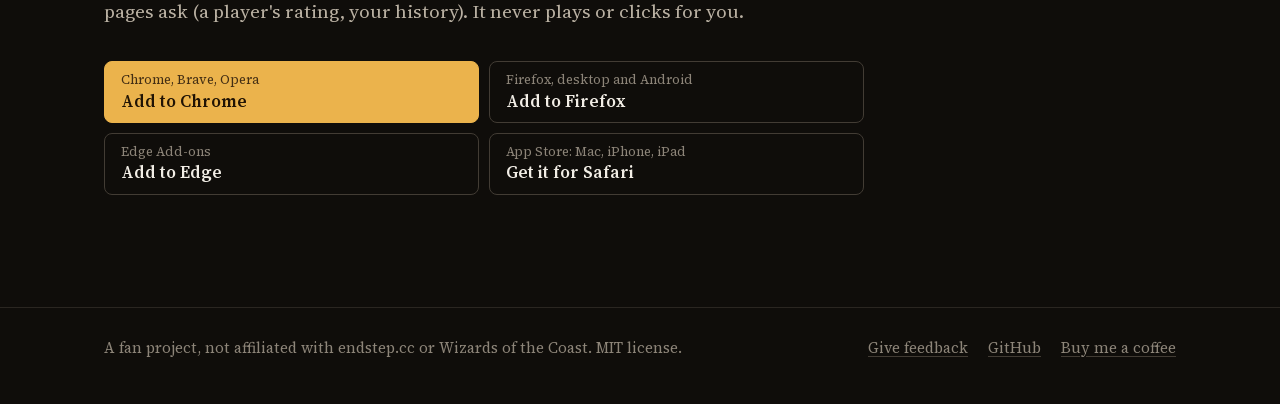
==== commit 16304f80: "Landing page: a game log in the hero, a serif and scoreboard figures - The hero plays a game as ends" ====
--- a/site/index.html
+++ b/site/index.html
@@ -14,8 +14,12 @@
 <meta name="theme-color" content="#14110d">
 <link rel="icon" href="icon.svg" type="image/svg+xml">
 <link rel="apple-touch-icon" href="icon-128.png">
+<link rel="preload" href="fonts/source-serif-4.woff2" as="font" type="font/woff2" crossorigin>
 <script defer src="https://umami.tolarianstudio.com/script.js" data-website-id="e444a99e-4bc6-4b22-979c-878f060c3f76" data-domains="endstep-tracker.tolarianstudio.com"></script>
 <style>
+/* Two voices from the game itself: a book serif, like the rules text on a card, and condensed figures, like a scoreboard. */
+@font-face { font-family: "Source Serif 4"; src: url(fonts/source-serif-4.woff2) format("woff2"); font-weight: 200 900; font-display: swap; }
+@font-face { font-family: "Big Shoulders"; src: url(fonts/big-shoulders.woff2) format("woff2"); font-weight: 100 900; font-display: swap; }
 :root {
   color-scheme: dark;
   /* Same tokens as the extension (theme.css). */
@@ -31,85 +35,124 @@
   --gold-hi: oklch(.85 .13 83);
   --on-fill: oklch(.2 .035 70);
   --win: #1a9f86;
+  --serif: "Source Serif 4", "Iowan Old Style", Georgia, serif;
+  --figures: "Big Shoulders", "Arial Narrow", sans-serif;
+  --ease: cubic-bezier(.16, 1, .3, 1);
 }
 * { box-sizing: border-box; }
 html { scrollbar-color: var(--line-strong) var(--bg); }
 body {
-  margin: 0; color: var(--ink);
-  background: radial-gradient(1100px 520px at 50% -120px, oklch(.8 .135 80 / .13), transparent 70%), var(--bg);
-  font: 16px/1.55 ui-sans-serif, system-ui, -apple-system, "Segoe UI", Roboto, sans-serif;
+  margin: 0; background: var(--bg); color: var(--ink);
+  font: 18px/1.6 var(--serif); font-optical-sizing: auto; font-variant-numeric: lining-nums;
   -webkit-font-smoothing: antialiased;
 }
-h1, h2, h3, p { margin: 0; }
+h1, h2, h3, p, ol { margin: 0; }
+h1, h2, h3 { font-weight: 600; text-wrap: balance; }
 a { color: inherit; text-underline-offset: 3px; text-decoration-color: var(--line-strong); }
 a:hover { color: var(--gold-hi); text-decoration-color: currentColor; }
 :focus-visible { outline: 2px solid var(--gold-hi); outline-offset: 3px; }
-.wrap { max-width: 1080px; margin: 0 auto; padding: 0 16px; }
-
-.top { display: flex; align-items: center; justify-content: space-between; gap: 16px; padding-top: 20px; padding-bottom: 20px; }
-.brand { display: flex; align-items: center; gap: 10px; font-weight: 700; text-decoration: none; }
-.brand img { width: 32px; height: 32px; }
-.top nav { display: flex; gap: 20px; font-size: 14px; color: var(--ink-2); }
-
-.hero { text-align: center; padding-top: 48px; padding-bottom: 40px; }
-.hero h1 { font-size: clamp(34px, 6.4vw, 60px); line-height: 1.06; letter-spacing: -.025em; font-weight: 800; text-wrap: balance; }
-.hero h1 em { font-style: normal; color: var(--gold); }
-.lede { max-width: 620px; margin: 20px auto 0; font-size: clamp(17px, 2.2vw, 19px); color: var(--ink-2); text-wrap: pretty; }
-
-.stores { display: flex; flex-wrap: wrap; justify-content: center; gap: 10px; margin-top: 32px; }
+::selection { background: oklch(.8 .135 80 / .32); }
+.wrap { max-width: 1120px; margin: 0 auto; padding: 0 24px; }
+
+.top { display: flex; align-items: center; justify-content: space-between; gap: 16px; padding-top: 22px; padding-bottom: 22px; }
+.brand { display: flex; align-items: center; gap: 10px; font-weight: 600; font-size: 19px; text-decoration: none; }
+.brand img { width: 30px; height: 30px; }
+.top nav { display: flex; gap: 24px; font-size: 16px; color: var(--ink-2); }
+
+/* The hero: what you say, and beside it what the tracker sees. */
+.hero { display: grid; grid-template-columns: minmax(0, 1.08fr) minmax(0, .92fr); gap: 56px; align-items: center; padding-top: 56px; padding-bottom: 88px; }
+.hero h1 { font-size: clamp(40px, 5.4vw, 66px); line-height: 1.04; letter-spacing: -.02em; }
+.lede { max-width: 34em; margin-top: 24px; font-size: 20px; color: var(--ink-2); text-wrap: pretty; }
+
+.stores { display: grid; grid-template-columns: repeat(2, minmax(0, 1fr)); gap: 10px; max-width: 460px; margin-top: 34px; }
 .store {
-  display: inline-flex; flex-direction: column; align-items: flex-start; gap: 1px;
-  min-width: 172px; padding: 10px 18px; border-radius: 10px; text-decoration: none;
-  background: var(--surface-2); border: 1px solid var(--line); transition: border-color .15s, background-color .15s, transform .15s;
-}
-.store:hover { color: var(--ink); border-color: var(--line-strong); background: oklch(.26 .01 75); }
+  display: flex; flex-direction: column; gap: 1px; padding: 10px 16px;
+  border-radius: 8px; border: 1px solid var(--line-strong); text-decoration: none; line-height: 1.3;
+  transition: border-color .15s, background-color .15s;
+}
+.store:hover { color: var(--ink); border-color: var(--ink-3); background: var(--surface-2); }
 .store:active { transform: translateY(1px); }
-.store small { font-size: 12px; color: var(--ink-3); }
-.store b { font-size: 16px; }
+.store small { font-size: 13px; color: var(--ink-3); }
+.store b { font-size: 17px; font-weight: 600; }
 .store.primary { background: var(--gold); border-color: var(--gold); color: var(--on-fill); }
 .store.primary small { color: oklch(.32 .05 70); }
 .store.primary:hover { background: var(--gold-hi); border-color: var(--gold-hi); color: var(--on-fill); }
-.note { margin-top: 14px; font-size: 14px; color: var(--ink-3); }
-
-.video { padding-bottom: 72px; }
+.note { max-width: 36em; margin-top: 16px; font-size: 15px; color: var(--ink-3); }
+
+/* A game as endstep logs it, then the record the tracker keeps of it. */
+.log { margin: 0; padding: 22px 24px 24px; border-radius: 14px; background: var(--surface); border: 1px solid var(--line); font-size: 16px; line-height: 1.4; }
+.log-head { display: flex; justify-content: space-between; gap: 12px; padding-bottom: 12px; font-size: 14px; color: var(--ink-3); }
+.log ol { list-style: none; padding: 0; }
+.log li { display: grid; grid-template-columns: 30px 46px minmax(0, 1fr) 34px; gap: 8px; align-items: baseline; padding: 5px 0; }
+.log li.them { color: var(--ink-3); padding-bottom: 9px; }
+.turn { font: 700 19px/1 var(--figures); color: var(--gold); }
+.who { font-size: 14px; color: var(--ink-3); }
+.life { font: 600 22px/1 var(--figures); text-align: right; }
+.end { display: flex; align-items: center; gap: 12px; margin: 14px 0 16px; font: 700 18px/1 var(--figures); letter-spacing: .02em; color: var(--gold); }
+.end::before, .end::after { content: ""; flex: 1; height: 1px; background: var(--line-strong); }
+.won { font-size: 20px; font-weight: 600; }
+.won b { font-weight: 600; color: var(--win); }
+.facts { margin-top: 2px; font-size: 15px; color: var(--ink-2); }
+.tally { display: flex; justify-content: space-between; align-items: baseline; gap: 12px; margin-top: 14px; padding-top: 12px; border-top: 1px solid var(--line); font-size: 15px; color: var(--ink-2); }
+.flip { display: inline-grid; justify-items: end; font: 700 30px/1 var(--figures); color: var(--gold); }
+.flip > * { grid-area: 1 / 1; }
+.flip s { text-decoration: none; visibility: hidden; }
+/* Played once when the log comes into view (script below); without motion, the final state as it is. */
+.log.armed .step { opacity: 0; }
+.log.armed .flip s { visibility: visible; }
+.log.armed .flip b { opacity: 0; }
+.log.play .step { animation: show .4s var(--ease) calc(200ms + var(--i) * 320ms) both; }
+.log.play .flip s { animation: hide .25s ease 3900ms both; }
+.log.play .flip b { animation: show .4s var(--ease) 4000ms both; }
+@keyframes show { from { opacity: 0; transform: translateY(3px); } to { opacity: 1; transform: none; } }
+@keyframes hide { to { opacity: 0; } }
+
+.video { padding-bottom: 112px; }
 .video video {
   display: block; width: 100%; height: auto; aspect-ratio: 16 / 9; border-radius: 14px;
-  border: 1px solid var(--line); background: #0c0a08;
-  box-shadow: 0 30px 80px -30px rgb(0 0 0 / .8), 0 0 0 1px oklch(.8 .135 80 / .06);
-}
-
-section h2 { font-size: clamp(24px, 3.4vw, 32px); letter-spacing: -.015em; line-height: 1.15; text-align: center; text-wrap: balance; }
-.kicker { display: block; margin-bottom: 10px; font-size: 12px; font-weight: 700; letter-spacing: .16em; text-transform: uppercase; color: var(--gold); }
-
-.features { padding-bottom: 72px; }
-.grid { display: grid; grid-template-columns: repeat(3, 1fr); gap: 14px; margin-top: 32px; }
-.card { padding: 20px; border-radius: 12px; background: var(--surface); border: 1px solid var(--line); }
-.card h3 { font-size: 16px; margin-bottom: 6px; }
-.card p { font-size: 15px; color: var(--ink-2); }
-.extra { margin-top: 18px; text-align: center; font-size: 15px; color: var(--ink-3); }
-
-.shots { padding-bottom: 72px; }
-.shot-list { display: grid; gap: 40px; margin-top: 32px; }
-figure { margin: 0; }
-figure img { display: block; width: 100%; height: auto; border-radius: 12px; border: 1px solid var(--line); }
-figcaption { margin-top: 10px; font-size: 15px; color: var(--ink-3); text-align: center; }
-
-.privacy { padding-bottom: 72px; }
-.privacy .box { max-width: 720px; margin: 0 auto; padding: 28px; border-radius: 14px; background: var(--surface); border: 1px solid var(--line); text-align: center; }
-.privacy p { margin-top: 12px; color: var(--ink-2); }
-.privacy .stores { margin-top: 24px; }
-
-footer { border-top: 1px solid var(--line); padding: 28px 0 40px; font-size: 14px; color: var(--ink-3); }
+  border: 1px solid var(--line); background: #0c0a08; box-shadow: 0 30px 80px -30px rgb(0 0 0 / .8);
+}
+
+section h2 { max-width: 20em; font-size: clamp(30px, 4vw, 44px); line-height: 1.1; letter-spacing: -.015em; }
+
+.features { padding-bottom: 112px; }
+.basics { display: grid; grid-template-columns: repeat(3, minmax(0, 1fr)); gap: 40px; margin-top: 44px; }
+.basics h3, .spread h3 { font-size: 21px; line-height: 1.25; margin-bottom: 8px; }
+.basics p, .spread p { font-size: 17px; color: var(--ink-2); }
+.spread { margin-top: 88px; }
+.spread header { display: grid; grid-template-columns: minmax(0, 1fr) minmax(0, 2fr); gap: 40px; align-items: baseline; margin-bottom: 24px; }
+.spread h3 { font-size: 28px; letter-spacing: -.01em; margin: 0; }
+.spread p { max-width: 36em; font-size: 18px; }
+.spread img { display: block; width: 100%; height: auto; border-radius: 12px; border: 1px solid var(--line); }
+.extra { margin-top: 48px; font-size: 17px; color: var(--ink-3); }
+
+.privacy { padding-bottom: 112px; }
+.privacy .wrap > * { max-width: 760px; }
+.privacy p { margin-top: 18px; font-size: 19px; color: var(--ink-2); text-wrap: pretty; }
+
+footer { border-top: 1px solid var(--line); padding: 28px 0 44px; font-size: 15px; color: var(--ink-3); }
 footer .wrap { display: flex; flex-wrap: wrap; justify-content: space-between; gap: 12px 24px; }
 footer nav { display: flex; flex-wrap: wrap; gap: 8px 20px; }
 
-@media (max-width: 820px) { .grid { grid-template-columns: 1fr 1fr; } }
+@media (max-width: 900px) {
+  .hero { grid-template-columns: 1fr; gap: 48px; padding-top: 32px; }
+  .log { max-width: 560px; }
+  .basics { grid-template-columns: 1fr 1fr; }
+  .spread header { grid-template-columns: 1fr; gap: 8px; }
+}
 @media (max-width: 560px) {
-  .grid { grid-template-columns: 1fr; }
+  .wrap { padding: 0 16px; }
+  body { font-size: 17px; }
   .top nav a:not(:last-child) { display: none; }
-  .hero { padding-top: 24px; }
-  .store { flex: 1 1 100%; align-items: center; }
-  .privacy .box { padding: 22px 18px; }
+  .hero { padding-top: 16px; padding-bottom: 64px; }
+  .lede { font-size: 18px; }
+  .stores { grid-template-columns: 1fr; }
+  .log { padding: 18px 16px 20px; font-size: 15px; }
+  .log li { grid-template-columns: 26px 40px minmax(0, 1fr) 28px; gap: 6px; }
+  .basics { grid-template-columns: 1fr; gap: 28px; }
+  .spread { margin-top: 64px; }
+  .spread h3 { font-size: 24px; }
+  .video, .features, .privacy { padding-bottom: 80px; }
 }
 @media (prefers-reduced-motion: reduce) { .store { transition: none; } }
 </style>
@@ -117,7 +160,7 @@
 <body>
 
 <header class="wrap top">
-  <a class="brand" href="#"><img src="icon.svg" alt="" width="32" height="32">Endstep Tracker</a>
+  <a class="brand" href="#"><img src="icon.svg" alt="" width="30" height="30">Endstep Tracker</a>
   <nav>
     <a href="#features">Features</a>
     <a href="#privacy">Privacy</a>
@@ -127,15 +170,36 @@
 
 <main>
   <section class="wrap hero">
-    <h1>Every match you play on endstep.cc, <em>recorded automatically.</em></h1>
-    <p class="lede">Win rates by deck and by matchup, your sideboarding, the cards that win you games. Nothing to type, no account, everything stays in your browser.</p>
-    <div class="stores" data-stores>
-      <a class="store" data-store="chrome" data-umami-event="installer" data-umami-event-store="chrome" data-umami-event-emplacement="haut" href="https://chromewebstore.google.com/detail/endstep-tracker/ioeffckengdfapnapdbphkbnnnnaajho"><small>Chrome, Brave, Opera</small><b>Add to Chrome</b></a>
-      <a class="store" data-store="firefox" data-umami-event="installer" data-umami-event-store="firefox" data-umami-event-emplacement="haut" href="https://addons.mozilla.org/en-US/firefox/addon/endstep-tracker/"><small>Firefox, desktop and Android</small><b>Add to Firefox</b></a>
-      <a class="store" data-store="edge" data-umami-event="installer" data-umami-event-store="edge" data-umami-event-emplacement="haut" href="https://microsoftedge.microsoft.com/addons/detail/endstep-tracker/oloikebkijkmhlodohfbjbekkmghblbp"><small>Edge Add-ons</small><b>Add to Edge</b></a>
-      <a class="store" data-store="safari" data-umami-event="installer" data-umami-event-store="safari" data-umami-event-emplacement="haut" href="https://apps.apple.com/us/app/endstep-tracker/id6816954721"><small>App Store: Mac, iPhone, iPad</small><b>Get it for Safari</b></a>
+    <div>
+      <h1>Every match you play on endstep.cc, recorded automatically.</h1>
+      <p class="lede">Win rates by deck and by matchup, your sideboarding, the cards that win you games. Nothing to type, no account, everything stays in your browser.</p>
+      <div class="stores" data-stores>
+        <a class="store" data-store="chrome" data-umami-event="installer" data-umami-event-store="chrome" data-umami-event-emplacement="haut" href="https://chromewebstore.google.com/detail/endstep-tracker/ioeffckengdfapnapdbphkbnnnnaajho"><small>Chrome, Brave, Opera</small><b>Add to Chrome</b></a>
+        <a class="store" data-store="firefox" data-umami-event="installer" data-umami-event-store="firefox" data-umami-event-emplacement="haut" href="https://addons.mozilla.org/en-US/firefox/addon/endstep-tracker/"><small>Firefox, desktop and Android</small><b>Add to Firefox</b></a>
+        <a class="store" data-store="edge" data-umami-event="installer" data-umami-event-store="edge" data-umami-event-emplacement="haut" href="https://microsoftedge.microsoft.com/addons/detail/endstep-tracker/oloikebkijkmhlodohfbjbekkmghblbp"><small>Edge Add-ons</small><b>Add to Edge</b></a>
+        <a class="store" data-store="safari" data-umami-event="installer" data-umami-event-store="safari" data-umami-event-emplacement="haut" href="https://apps.apple.com/us/app/endstep-tracker/id6816954721"><small>App Store: Mac, iPhone, iPad</small><b>Get it for Safari</b></a>
+      </div>
+      <p class="note">Free and open source. On your computer, iPhone, iPad, or Android with Firefox. In English, French, Spanish, German, Italian and Brazilian Portuguese.</p>
     </div>
-    <p class="note">Free and open source. On your computer, iPhone, iPad, or Android with Firefox. In English, French, Spanish, German, Italian and Brazilian Portuguese.</p>
+
+    <figure class="log" aria-label="Example: the last game of a match, then what the tracker keeps of it">
+      <div class="log-head"><span>Modern, game 3</span><span>Their life</span></div>
+      <ol>
+        <li class="step" style="--i:0"><span class="turn">T1</span><span class="who">You</span><span>Mountain, Monastery Swiftspear, attack</span><span class="life">19</span></li>
+        <li class="step them" style="--i:1"><span></span><span class="who">Them</span><span>Island, Consider</span></li>
+        <li class="step" style="--i:2"><span class="turn">T2</span><span class="who">You</span><span>Sacred Foundry, Goblin Guide, Lava Spike, attack</span><span class="life">12</span></li>
+        <li class="step them" style="--i:3"><span></span><span class="who">Them</span><span>Watery Grave, Fatal Push on Goblin Guide</span></li>
+        <li class="step" style="--i:4"><span class="turn">T3</span><span class="who">You</span><span>Mountain, Lightning Bolt, Rift Bolt suspended, attack</span><span class="life">7</span></li>
+        <li class="step them" style="--i:5"><span></span><span class="who">Them</span><span>Island, Murktide Regent</span></li>
+        <li class="step" style="--i:6"><span class="turn">T4</span><span class="who">You</span><span>Rift Bolt, Boros Charm</span><span class="life">0</span></li>
+      </ol>
+      <div class="end step" style="--i:7">End step</div>
+      <div class="step" style="--i:8">
+        <p class="won"><b>Won 2-1</b> against Dimir Murktide</p>
+        <p class="facts">Best of three. On the play, kept seven, four turns.</p>
+        <p class="tally">Burn against Dimir Murktide <span class="flip"><s aria-hidden="true">6-4</s><b>7-4</b></span></p>
+      </div>
+    </figure>
   </section>
 
   <section class="wrap video" aria-label="Video">
@@ -143,29 +207,31 @@
   </section>
 
   <section class="wrap features" id="features">
-    <h2><span class="kicker">Features</span>Play your games. The tracker does the rest.</h2>
-    <div class="grid">
-      <div class="card"><h3>Every match recorded</h3><p>Format, Bo1 or Bo3, score, play or draw, mulligans, opening hand, turns, life totals, length, the full game log, and your opponent's rating in ranked matches.</p></div>
-      <div class="card"><h3>The opponent's archetype</h3><p>Recognized from the cards you saw, against endstep's own metagame. Named after the commander in Duel Commander. Correctable by hand.</p></div>
-      <div class="card"><h3>Win rates that mean something</h3><p>By deck and by matchup, on the play and on the draw, for each version of your list.</p></div>
-      <div class="card"><h3>My cards</h3><p>For each card of your current list: your win rate in the games where you drew it, where you didn't, in your opening hand, and the cards you draw but rarely play.</p></div>
-      <div class="card"><h3>Your sideboarding</h3><p>Recorded between games, so you see your usual plan against each archetype.</p></div>
-      <div class="card"><h3>A panel on endstep.cc</h3><p>Your record in the matchup, your usual side between games, and the opponents you met before.</p></div>
+    <h2>Play your games. The tracker does the rest.</h2>
+    <div class="basics">
+      <div><h3>Every match recorded</h3><p>Format, Bo1 or Bo3, score, play or draw, mulligans, opening hand, turns, life totals, length, the full game log, and your opponent's rating in ranked matches.</p></div>
+      <div><h3>The opponent's archetype</h3><p>Recognized from the cards you saw, against endstep's own metagame. Named after the commander in Duel Commander. Correctable by hand.</p></div>
+      <div><h3>A panel on endstep.cc</h3><p>Your record in the matchup, your usual side between games, and the opponents you met before.</p></div>
     </div>
+
+    <article class="spread">
+      <header><h3>Win rates that mean something</h3><p>By deck and by matchup, on the play and on the draw, for each version of your list.</p></header>
+      <img src="dashboard.png" width="1280" height="800" loading="lazy" alt="The dashboard: overall win rate, last matches and matchups by archetype.">
+    </article>
+    <article class="spread">
+      <header><h3>My cards</h3><p>For each card of your current list: your win rate in the games where you drew it, where you didn't, in your opening hand, and the cards you draw but rarely play.</p></header>
+      <img src="my-cards.png" width="1280" height="800" loading="lazy" alt="My cards: the win rate of each card when drawn, not drawn, and in the opening hand.">
+    </article>
+    <article class="spread">
+      <header><h3>Your sideboarding</h3><p>Recorded between games, so you see your usual plan against each archetype, beside your record on the play and on the draw and the cards they play.</p></header>
+      <img src="matchup.png" width="1280" height="800" loading="lazy" alt="A matchup panel: record on the play and on the draw, sideboarding after game 1, the opponent's cards seen and past matches.">
+    </article>
     <p class="extra">Also: import your past matches from your endstep history, CSV and JSON export, backups.</p>
   </section>
 
-  <section class="wrap shots" aria-label="Screenshots">
-    <div class="shot-list">
-      <figure><img src="dashboard.png" width="1280" height="800" loading="lazy" alt="The dashboard: overall win rate, last matches and matchups by archetype."><figcaption>The dashboard: your win rate, your last matches, your matchups.</figcaption></figure>
-      <figure><img src="my-cards.png" width="1280" height="800" loading="lazy" alt="My cards: the win rate of each card when drawn, not drawn, and in the opening hand."><figcaption>My cards: which cards actually win you games.</figcaption></figure>
-      <figure><img src="matchup.png" width="1280" height="800" loading="lazy" alt="A matchup panel: record on the play and on the draw, sideboarding after game 1, the opponent's cards seen and past matches."><figcaption>A matchup: play and draw, your sideboarding, the cards they play.</figcaption></figure>
-    </div>
-  </section>
-
-  <section class="wrap privacy" id="privacy">
-    <div class="box">
-      <h2><span class="kicker">Privacy</span>Your matches stay on your device.</h2>
+  <section class="privacy" id="privacy">
+    <div class="wrap">
+      <h2>Your matches stay on your device.</h2>
       <p>No account, and your matches never leave your browser: only anonymous usage statistics are sent, and you can switch them off. The extension reads the game messages endstep already sends to your browser, and asks the site only what its own pages ask (a player's rating, your history). It never plays or clicks for you.</p>
       <div class="stores" data-stores>
         <a class="store" data-store="chrome" data-umami-event="installer" data-umami-event-store="chrome" data-umami-event-emplacement="confidentialite" href="https://chromewebstore.google.com/detail/endstep-tracker/ioeffckengdfapnapdbphkbnnnnaajho"><small>Chrome, Brave, Opera</small><b>Add to Chrome</b></a>
@@ -199,6 +265,15 @@
   btn.classList.add('primary');
   row.prepend(btn);
 }
+
+// The hero's game log plays once, when it comes into view (below the buttons on a phone).
+const log = document.querySelector('.log');
+if ('IntersectionObserver' in window && !matchMedia('(prefers-reduced-motion: reduce)').matches) {
+  log.classList.add('armed');
+  new IntersectionObserver((seen, io) => {
+    if (seen.some((e) => e.isIntersecting)) { log.classList.add('play'); io.disconnect(); }
+  }, { threshold: 0.35 }).observe(log);
+}
 </script>
 </body>
 </html>
